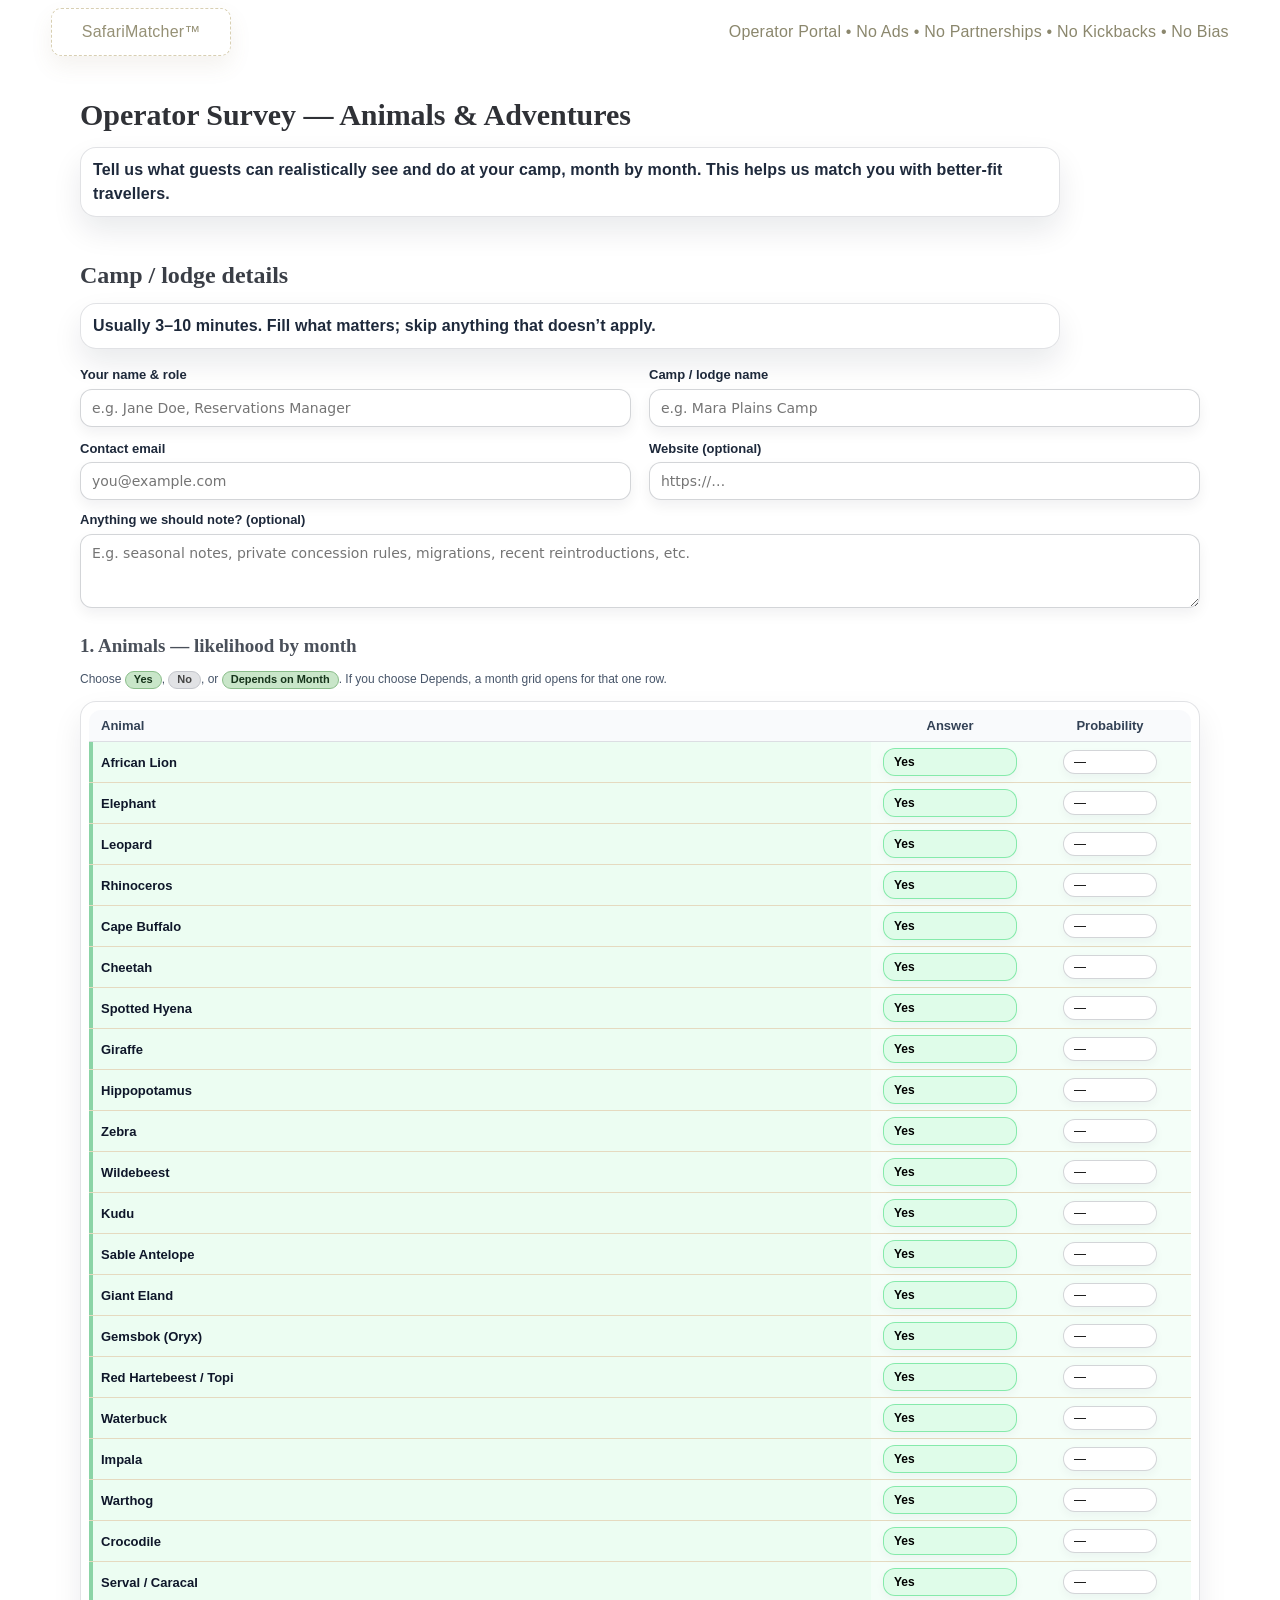
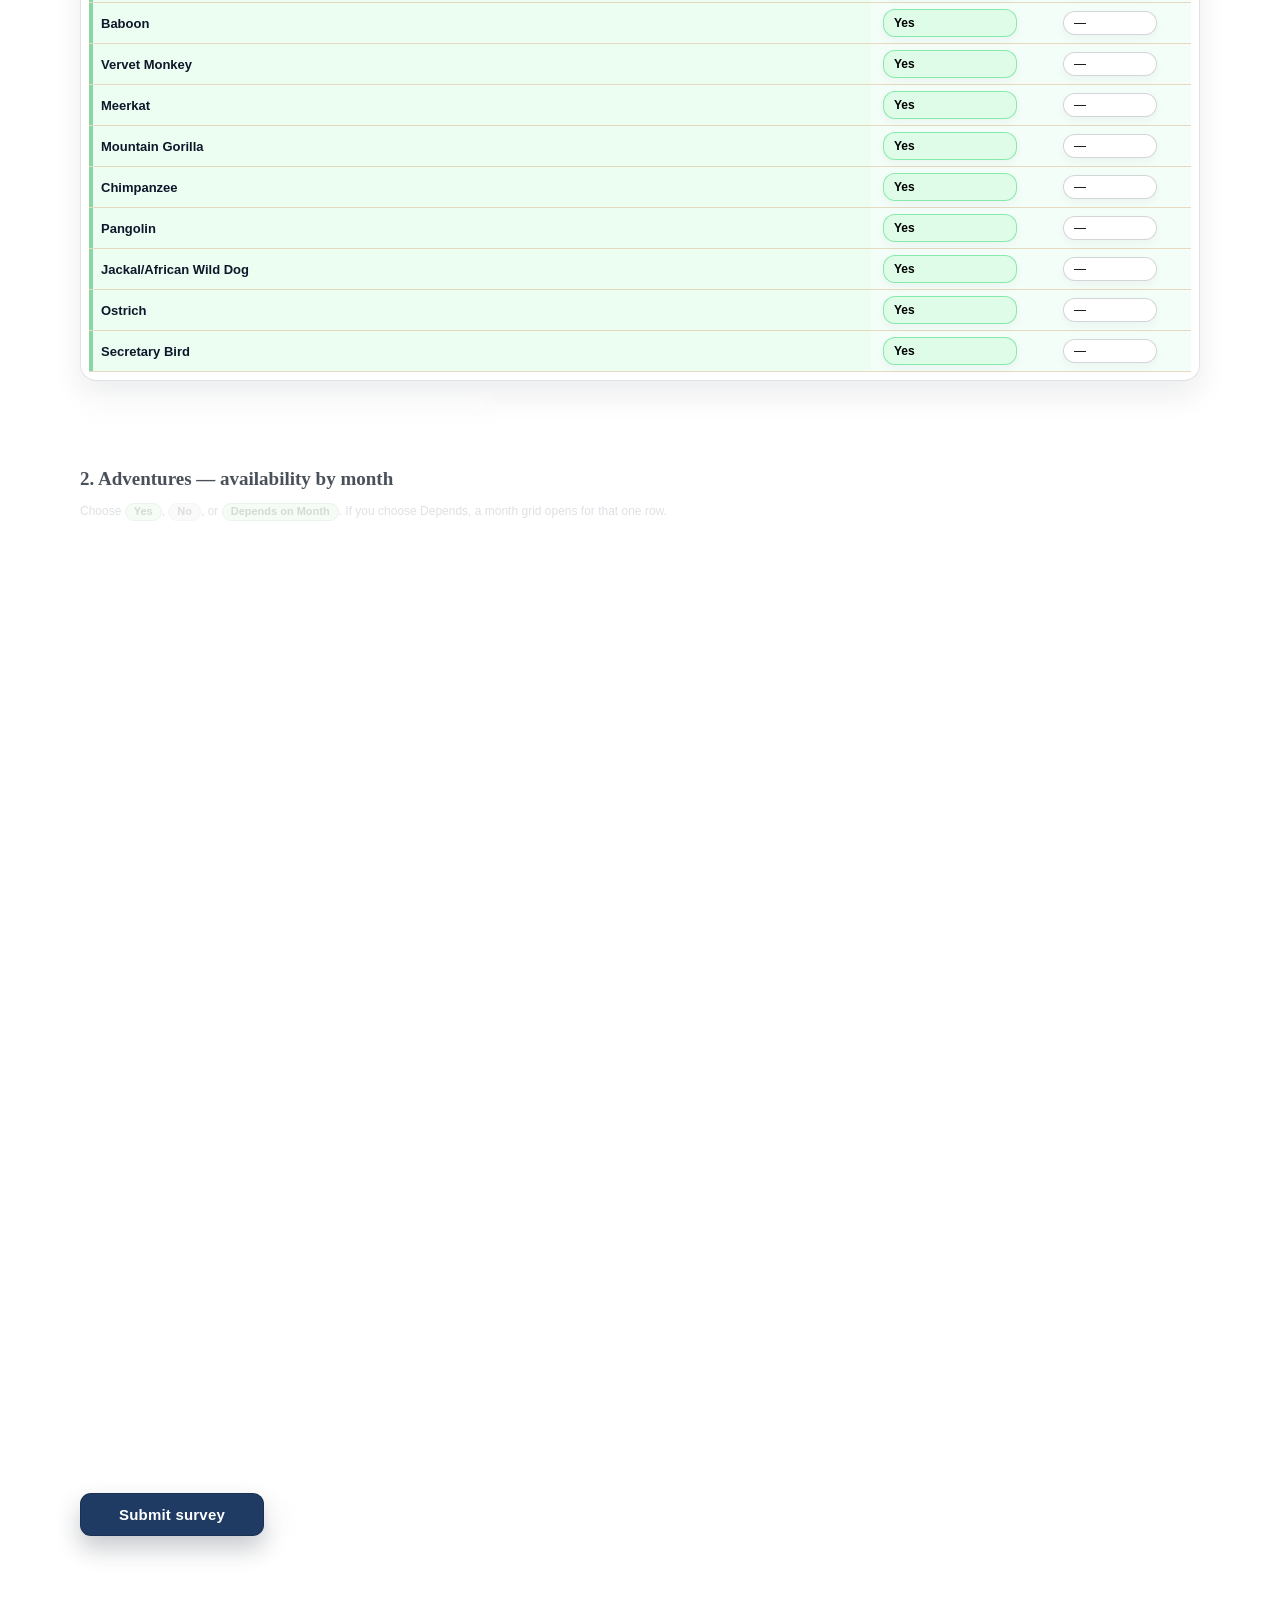
==== SafariMatcherSurvey2-21-2026.html @ e55b508b "Add files via upload" ====
<!doctype html>
<html lang="en">
<head>
  <meta charset="utf-8">
  <title>Safari Matcher — Operator Survey</title>
  <meta name="viewport" content="width=device-width, initial-scale=1">

  <style>
  :root{
    --text:#0f172a;--muted:#475569;--sand:#F4ECD6;--sand-2:#E9DFBF;--sand-3:#F8F2E1;--paper:#FFFCF2;
    --ink-weak:#64748b;--khaki:#CBB986;--pale-green:#BFD2A9;--acacia:#93B07F;--cta:#1e3a5f;
    --dry:#C59B2A;--shoulder:#74C9B2;--wet:#3FA1F5;--shadow:0 10px 28px rgba(15,23,42,.12);--z-top:100;
    --surface-glass:rgba(255,255,255,.68);--surface-glass-strong:rgba(255,255,255,.82);
    --line-soft:rgba(15,23,42,.12);--line-soft-strong:rgba(15,23,42,.18);
    --focus-ring:rgba(59,130,246,.34);
    --cta-bg:#1f3b63;--cta-bg-hover:#173050;--cta-border:rgba(15,23,42,.28);
    --brand-text:#2b5e98;--brand-text-strong:#224f84;--brand-tagline:#5b728f;
    --brand-border:rgba(43,94,152,.26);--brand-surface:rgba(255,255,255,.86);
    --glass-hi:rgba(255,255,255,.58);--glass-lo:rgba(255,255,255,.34);
  }
  *{box-sizing:border-box}
  html,body{height:100%}
  body{
    margin:0;
    color:var(--text);
    font:16px/1.5 "Avenir Next","SF Pro Text",-apple-system,BlinkMacSystemFont,"Segoe UI",Roboto,Ubuntu,"Helvetica Neue",Arial,sans-serif;
    background:#fff;
  }
  .container{
    width:min(1200px,92%);
    margin:0 auto;
    position:relative;
    z-index:1;
  }

  .topbar{
    position:relative;
    background:#FFFFFF;
  }
  .topbar-inner{
    display:flex;
    align-items:center;
    justify-content:space-between;
    gap:16px;
    padding:8px 0;
  }
  .logo-slot{
    width:180px;
    height:48px;
    border:1px dashed #D8CFB2;
    border-radius:10px;
    display:grid;
    place-items:center;
    color:#969176;
    font-size:16px;
    letter-spacing:.22px;
    font-weight:500;
    background:rgba(255,255,255,.88);
    box-shadow:0 10px 22px rgba(130,116,82,.09), inset 0 1px 0 rgba(255,255,255,.74);
    transition:border-color .16s ease, box-shadow .16s ease, transform .12s ease, color .16s ease;
  }
  .logo-slot:hover{
    color:#8E886C;
    border-color:#D8CFB2;
    box-shadow:0 12px 24px rgba(130,116,82,.11), inset 0 1px 0 rgba(255,255,255,.74);
    transform:translateY(-1px);
  }
  .tagline{
    color:#8B876D;
    font-size:16px;
    font-weight:500;
    letter-spacing:.2px;
  }
  @media (max-width:640px){
    .topbar-inner{
      flex-direction:column;
      align-items:flex-start;
      gap:8px;
      padding:10px 0;
    }
    .logo-slot{
      width:100%;
      height:auto;
      min-height:44px;
    }
    .tagline{
      font-size:14px;
    }
  }

  main.container{
    padding-bottom:60px;
  }
  .section{
    margin:28px 0 40px;
  }
  .section h1{
    margin:18px 0 10px;
    font-size:26px;
  }
  .section h2{
    margin:0 0 10px;
    font-size:22px;
  }
  .section h3{
    margin:10px 0;
    font-size:18px;
  }
  .lede{
    margin:6px 0 16px;
    color:#2E341F;
    font-weight:600;
    letter-spacing:.1px;
    background:rgba(203,185,134,.18);
    border:1px solid rgba(0,0,0,.06);
    padding:10px 12px;
    border-radius:14px;
    display:block;
    max-width:980px;
  }

  .pill-inline{
    display:inline-flex;
    align-items:center;
    border-radius:999px;
    padding:0 8px;
    font-size:11px;
    font-weight:600;
    border:1px solid transparent;
  }
  .pill-inline.pill-yes{
    background:#C9E6C9;
    border-color:#8BBE8B;
    color:#16341B;
  }
  .pill-inline.pill-no{
    background:#E1E2E5;
    border-color:#C4C6CC;
    color:#444;
  }

  .small-note{
    font-size:12px;
    color:var(--muted);
    margin-top:4px;
    line-height:1.45;
  }

  .form-grid{
    display:grid;
    grid-template-columns:repeat(2,minmax(0,1fr));
    gap:12px 18px;
    margin-bottom:10px;
  }
  @media (max-width:720px){
    .form-grid{
      grid-template-columns:1fr;
    }
  }
  .field{
    display:flex;
    flex-direction:column;
    gap:4px;
  }
  .field label{
    font-size:13px;
    font-weight:700;
    color:#1e293b;
  }
  .field input,
  .field textarea{
    border-radius:12px;
    border:1px solid var(--line-soft-strong);
    padding:9px 11px;
    font:14px/1.3 system-ui,-apple-system,Segoe UI,Roboto,Ubuntu,"Helvetica Neue",Arial;
    background:rgba(255,255,255,.9);
    color:var(--text);
  }
  .field input:focus,
  .field textarea:focus{
    outline:2px solid var(--khaki);
    outline-offset:1px;
  }
  textarea{
    resize:vertical;
  }

  .survey-shell{
    margin-top:24px;
  }
  .matrix-wrapper{
    margin-top:10px;
    padding:8px;
    background:var(--sand-3);
    border-radius:14px;
    border:1px solid #E1D7B7;
    overflow-x:auto;
  }
  .matrix-table{
    width:100%;
    min-width:560px;
    border-collapse:collapse;
    font-size:13px;
  }
  .matrix-table thead th{
    position:sticky;
    top:0;
    z-index:2;
    background:#F6F0E1;
  }
  .matrix-table th,
  .matrix-table td{
    padding:6px 34px 6px 12px;
    border-bottom:1px solid #E5DAC0;
    text-align:center;
    white-space:nowrap;
  }
  .matrix-table th:first-child{
    text-align:left;
  }
  .sticky-col{
    position:sticky;
    left:0;
    z-index:3;
    background:#FBF6E8;
    min-width:260px;
  }
  .row-label{
    display:flex;
    align-items:center;
    justify-content:space-between;
    gap:8px;
  }
  .row-name{
    font-weight:600;
  }

  .toggle-pill{
    border-radius:999px;
    border:1px solid transparent;
    padding:2px 10px;
    font-size:11px;
    font-weight:600;
    cursor:pointer;
    white-space:nowrap;
  }
  .toggle-pill.is-yes{
    background:#C9E6C9;
    border-color:#8BBE8B;
    color:#16341B;
  }
  .toggle-pill.is-no{
    background:#E1E2E5;
    border-color:#C4C6CC;
    color:#444;
  }

  tr.row-disabled{
    opacity:.65;
  }
  tr.row-disabled select.prob-select{
    background:#F3F3F5;
  }

  .prob-select{
    width:100%;
    border-radius:12px;
    border:1px solid #D7C6A5;
    padding:4px 30px 4px 10px;
    background:#FFFCF2;
    font-size:12px;
    cursor:pointer;
    appearance:none;
    -webkit-appearance:none;
    -moz-appearance:none;
    background-image:url("data:image/svg+xml,%3Csvg xmlns=%27http://www.w3.org/2000/svg%27 width=%2716%27 height=%2716%27 viewBox=%270 0 24 24%27 fill=%27none%27 stroke=%27%235D6A4D%27 stroke-width=%272.6%27 stroke-linecap=%27round%27 stroke-linejoin=%27round%27%3E%3Cpolyline points=%276 9 12 15 18 9%27/%3E%3C/svg%3E");
    background-repeat:no-repeat;
    background-position:calc(100% - 10px) 50%;
    background-size:14px 14px;
  }
  .prob-select:disabled{
    cursor:not-allowed;
  }
  .prob-select.prob-100{
    background:#CDECCB;
    border-color:#8DC48E;
    color:#17361C;
  }
  .prob-select.prob-75{
    background:#FFF2C2;
    border-color:#E4C76A;
    color:#514323;
  }
  .prob-select.prob-50{
    background:#FFE0B8;
    border-color:#E2A45E;
    color:#5B3619;
  }
  .prob-select.prob-25{
    background:#FFD1C2;
    border-color:#E28A70;
    color:#55251D;
  }
  .prob-select.prob-0{
    background:#E2E4E7;
    border-color:#C0C3C9;
    color:#333840;
  }

  .mode-select{
    width:100%;
    border-radius:12px;
    border:1px solid #D7C6A5;
    padding:6px 34px 6px 10px;
    background:#FFFCF2;
    font-size:12px;
    font-weight:700;
    cursor:pointer;
    appearance:none;
    -webkit-appearance:none;
    -moz-appearance:none;
    background-image:url("data:image/svg+xml,%3Csvg xmlns=%27http://www.w3.org/2000/svg%27 width=%2716%27 height=%2716%27 viewBox=%270 0 24 24%27 fill=%27none%27 stroke=%27%235D6A4D%27 stroke-width=%272.6%27 stroke-linecap=%27round%27 stroke-linejoin=%27round%27%3E%3Cpolyline points=%276 9 12 15 18 9%27/%3E%3C/svg%3E");
    background-repeat:no-repeat;
    background-position:calc(100% - 10px) 50%;
    background-size:14px 14px;
  }
  .mode-select:disabled{ cursor:not-allowed; }

  .mode-select, .prob-select{
    -webkit-appearance:none;
    -moz-appearance:none;
    appearance:none;
    background-image:url("data:image/svg+xml,%3Csvg xmlns=%27http://www.w3.org/2000/svg%27 viewBox=%270 0 20 20%27%3E%3Cpath fill=%27%236E745A%27 d=%27M5.5 7.5 10 12l4.5-4.5%27/%3E%3C/svg%3E");
    background-repeat:no-repeat;
    background-position:right 10px center;
    background-size:14px 14px;
  }

  tr.expand-row td{
    border-bottom:1px solid #E5DAC0;
    padding:8px 8px 12px;
    background:#FBF6E8;
  }
  tr.expand-row.is-hidden{ display:none; }

  .month-panel{
    border:1px solid rgba(0,0,0,.08);
    background:rgba(203,185,134,.14);
    border-radius:14px;
    padding:10px 10px 12px;
    box-shadow:0 8px 18px rgba(86,66,27,.10);
  }
  .month-panel .panel-title{
    display:flex;
    align-items:baseline;
    justify-content:space-between;
    gap:10px;
    margin-bottom:8px;
  }
  .month-panel .panel-title .t{
    font-weight:800;
    font-size:12px;
    color:#2E341F;
    letter-spacing:.2px;
  }
  .month-panel .panel-title .hint{
    font-size:12px;
    color:#6E745A;
    font-weight:600;
  }
  .month-grid{
    display:grid;
    grid-template-columns:repeat(6, minmax(0, 1fr));
    gap:8px;
  }
  @media (max-width:900px){
    .month-grid{ grid-template-columns:repeat(4, minmax(0, 1fr)); }
  }
  @media (max-width:560px){
    .month-grid{ grid-template-columns:repeat(3, minmax(0, 1fr)); }
  }
  .month-cell{
    display:flex;
    flex-direction:column;
    gap:4px;
    text-align:left;
  }
  .month-cell .m-label{
    font-size:11px;
    font-weight:800;
    color:#3A4127;
    letter-spacing:.2px;
  }


  .form-footer{
    margin-top:24px;
  }
  .btn-primary{
    display:inline-flex;
    align-items:center;
    justify-content:center;
    padding:12px 18px;
    border-radius:12px;
    border:1px solid #D7C6A5;
    background:var(--cta);
    color:#2E341F;
    font-weight:800;
    font-size:15px;
    cursor:pointer;
    box-shadow:var(--shadow);
  }
  .btn-primary[disabled]{
    opacity:.65;
    cursor:wait;
  }
  .btn-primary:hover:not([disabled]){
    filter:brightness(1.06);
  }

  .form-status{
    margin-top:8px;
    font-size:13px;
    color:#6E745A;
    min-height:1.2em;
  }
  .form-status.ok{
    color:#21693C;
  }
  .form-status.error{
    color:#8B2F29;
  }
  

  /* --- Modern polish / visual state cues --- */
  body{ background:#ffffff; }

  .topbar{
    box-shadow:none;
  }
  main.container{
    max-width:1120px;
  }

  .section h1{
    font-family:"EB Garamond", Georgia, "Times New Roman", serif;
    font-size:30px;
    letter-spacing:-.06px;
    font-weight:850;
    color:#2f3136;
  }
  .section h2{
    font-family:"EB Garamond", Georgia, "Times New Roman", serif;
    font-size:24px;
    letter-spacing:-.03px;
    font-weight:800;
    color:#3a3e46;
  }
  .section h3{
    font-family:"EB Garamond", Georgia, "Times New Roman", serif;
    font-size:19px;
    letter-spacing:0;
    font-weight:800;
    color:#4a505a;
  }

  .lede{
    background:rgba(255,255,255,.58);
    border:1px solid var(--line-soft);
    box-shadow:0 14px 30px rgba(15,23,42,.09), inset 0 1px 0 var(--glass-hi), inset 0 -1px 0 var(--glass-lo);
    border-radius:16px;
    color:#1e293b;
    backdrop-filter:blur(10px) saturate(130%);
    -webkit-backdrop-filter:blur(10px) saturate(130%);
  }
  #animalsHelp.small-note,
  #adventuresHelp.small-note{
    display:inline-block;
    margin-top:12px;
    padding:8px 12px;
    border-radius:12px;
    border:1px solid var(--line-soft);
    background:rgba(255,255,255,.56);
    box-shadow:0 12px 24px rgba(15,23,42,.08), inset 0 1px 0 var(--glass-hi), inset 0 -1px 0 var(--glass-lo);
    color:#1e293b;
    backdrop-filter:blur(10px) saturate(130%);
    -webkit-backdrop-filter:blur(10px) saturate(130%);
  }
  .form-footer .small-note{
    display:inline-block;
    margin-top:12px;
    padding:8px 12px;
    border-radius:12px;
    border:1px solid var(--line-soft);
    background:rgba(255,255,255,.62);
    box-shadow:0 12px 24px rgba(15,23,42,.08), inset 0 1px 0 var(--glass-hi), inset 0 -1px 0 var(--glass-lo);
    color:#1e293b;
    backdrop-filter:blur(10px) saturate(130%);
    -webkit-backdrop-filter:blur(10px) saturate(130%);
  }

  .field input,
  .field textarea{
    background:#ffffff;
    border:1px solid var(--line-soft-strong);
    box-shadow:0 6px 14px rgba(15,23,42,.06);
  }
  .field input:focus,
  .field textarea:focus{
    outline:3px solid var(--focus-ring);
    border-color:rgba(30,64,175,.55);
    box-shadow:0 0 0 2px rgba(255,255,255,.95), 0 8px 18px rgba(15,23,42,.09);
  }

  .matrix-wrapper{
    background:var(--surface-glass-strong);
    border:1px solid var(--line-soft);
    box-shadow:0 14px 30px rgba(15,23,42,.08);
    border-radius:16px;
    backdrop-filter:blur(6px);
  }

  .matrix-table{
    border-collapse:separate;
    border-spacing:0;
  }
  .matrix-table thead th{
    border-bottom:1px solid var(--line-soft);
    background:rgba(248,250,252,.86);
    color:#334155;
  }

  /* Rounded table corners */
  .matrix-table thead th:first-child{ border-top-left-radius:12px; }
  .matrix-table thead th:last-child{ border-top-right-radius:12px; }
  .matrix-table tbody tr:last-child td:last-child{ border-bottom-right-radius:12px; }

  /* Row hover */
  .matrix-table tbody tr[data-main="1"] td,
  .matrix-table tbody tr[data-main="1"] th{
    transition:background-color .16s ease, box-shadow .16s ease, transform .16s ease;
  }
  .matrix-table tbody tr[data-main="1"]:hover td,
  .matrix-table tbody tr[data-main="1"]:hover th{
    background-color:rgba(248,250,252,.66);
  }

  /* State accents: yes / no / depends */
  tr.row-mode-yes > th.sticky-col{ background:rgba(187,247,208,.28); }
  tr.row-mode-yes > td{ background:rgba(187,247,208,.16); }

  tr.row-mode-depends > th.sticky-col{ background:rgba(191,219,254,.30); }
  tr.row-mode-depends > td{ background:rgba(191,219,254,.17); }

  tr.row-mode-no > th.sticky-col{ background:rgba(226,232,240,.70); }
  tr.row-mode-no > td{ background:rgba(226,232,240,.46); }

  /* Left accent bar using the sticky column */
  tr.row-mode-yes > th.sticky-col{ box-shadow:inset 4px 0 0 rgba(22,163,74,.45); }
  tr.row-mode-depends > th.sticky-col{ box-shadow:inset 4px 0 0 rgba(37,99,235,.45); }
  tr.row-mode-no > th.sticky-col{ box-shadow:inset 4px 0 0 rgba(100,116,139,.45); }

  /* Mode dropdown style by row */
  tr.row-mode-yes select.mode-select{
    background:rgba(220,252,231,.86);
    border-color:rgba(74,222,128,.6);
  }
  tr.row-mode-depends select.mode-select{
    background:rgba(219,234,254,.86);
    border-color:rgba(96,165,250,.65);
  }
  tr.row-mode-no select.mode-select{
    background:rgba(241,245,249,.9);
    border-color:rgba(148,163,184,.74);
  }

  /* Make selects feel more "app-like" */
  .mode-select, .prob-select{
    box-shadow:0 6px 14px rgba(30,36,17,.06);
  }

  /* Monthly panel polish */
  tr.expand-row td{ background:rgba(248,250,252,.76); }
  .month-panel{
    border-radius:16px;
    background:rgba(255,255,255,.52);
    border-color:var(--line-soft);
    box-shadow:0 12px 28px rgba(15,23,42,.09), inset 0 1px 0 var(--glass-hi), inset 0 -1px 0 var(--glass-lo);
    backdrop-filter:blur(10px) saturate(130%);
    -webkit-backdrop-filter:blur(10px) saturate(130%);
  }

  /* Make "Depends" expansion feel intentionally different */
  tr.expand-row.row-mode-depends td .month-panel{ box-shadow:0 12px 28px rgba(37,99,235,.15); }

  .btn-primary{
    border-radius:11px;
    border:1px solid var(--cta-border);
    background:var(--cta-bg);
    color:#ffffff;
    font-size:15px;
    letter-spacing:.2px;
    min-width:184px;
    box-shadow:0 12px 24px rgba(15,23,42,.24);
    transition:background-color .16s ease, box-shadow .16s ease, transform .12s ease, border-color .16s ease;
  }
  .btn-primary:hover:not([disabled]){
    filter:none;
    background:var(--cta-bg-hover);
    border-color:rgba(15,23,42,.36);
    box-shadow:0 15px 28px rgba(15,23,42,.28);
    transform:translateY(-1px);
  }
  .btn-primary:active:not([disabled]){
    transform:translateY(1px);
    box-shadow:0 8px 16px rgba(15,23,42,.22);
  }
  .btn-primary:focus-visible{
    outline:3px solid var(--focus-ring);
    outline-offset:3px;
  }
  .btn-primary[disabled]{
    opacity:.6;
    cursor:wait;
    box-shadow:none;
  }

  .mode-select, .prob-select{
    background:#ffffff;
    border-color:var(--line-soft-strong);
    box-shadow:0 4px 10px rgba(15,23,42,.04);
  }
  .mode-select:focus, .prob-select:focus{
    outline:3px solid var(--focus-ring);
    outline-offset:1px;
  }

</style>
</head>
<body>

  <div class="topbar">
    <div class="container topbar-inner">
      <div class="logo-slot" aria-label="Safari Matcher logo">SafariMatcher&#8482;</div>
      <div class="tagline">Operator Portal • No Ads • No Partnerships • No Kickbacks • No Bias</div>
    </div>
  </div>

  <main class="container">
    <section class="section">
      <h1>Operator Survey — Animals &amp; Adventures</h1>
      <p class="lede">
        Tell us what guests can realistically see and do at your camp, month by month.
        This helps us match you with better-fit travellers.
      </p>
    </section>

    <section class="section">
      <h2>Camp / lodge details</h2>
      <p class="lede">
        Usually 3–10 minutes. Fill what matters; skip anything that doesn’t apply.
      </p>

      <form id="operatorSurveyForm" novalidate action="https://formspree.io/f/xeeeajdg" method="POST">
        <div class="form-grid">
          <div class="field">
            <label for="operatorName">Your name &amp; role</label>
            <input id="operatorName" name="operatorName" type="text" required
                   placeholder="e.g. Jane Doe, Reservations Manager">
          </div>
          <div class="field">
            <label for="campName">Camp / lodge name</label>
            <input id="campName" name="campName" type="text" required
                   placeholder="e.g. Mara Plains Camp">
          </div>
          <div class="field">
            <label for="contactEmail">Contact email</label>
            <input id="contactEmail" name="email" type="email" required
                   placeholder="you@example.com">
          </div>
          <div class="field">
            <label for="website">Website (optional)</label>
            <input id="website" name="website" type="url" placeholder="https://&hellip;">
          </div>
        </div>

        <div class="field">
          <label for="notes">Anything we should note? (optional)</label>
          <textarea id="notes" name="notes" rows="3"
                    placeholder="E.g. seasonal notes, private concession rules, migrations, recent reintroductions, etc."></textarea>
        </div>

        <!-- Formspree-friendly summary (kept hidden). This prevents thousands of matrix fields cluttering the dashboard. -->
        <textarea id="messageField" name="message" style="display:none"></textarea>

        <div class="survey-shell">
          <h3>1. Animals — likelihood by month</h3>
          <p class="small-note">
            Choose <span class="pill-inline pill-yes">Yes</span>, <span class="pill-inline pill-no">No</span>, or <span class="pill-inline pill-yes">Depends on Month</span>.
            If you choose Depends, a month grid opens for that one row.
          </p>

          <div class="matrix-wrapper">
            <table class="matrix-table" aria-describedby="animalsHelp">
              <thead>
                <tr>
                  <th class="sticky-col">Animal</th>
                  <th style="width:180px">Answer</th>
                  <th style="width:140px">Probability</th>
                </tr>
              </thead>
              <tbody id="animalsBody" data-group="animals"></tbody>
            </table>
          </div>
          <p id="animalsHelp" class="small-note">
            Percentages are guest-level chances on a typical stay — not guarantees.
          </p>
        </div>

        <div class="survey-shell">
          <h3>2. Adventures — availability by month</h3>
          <p class="small-note">
            Choose <span class="pill-inline pill-yes">Yes</span>, <span class="pill-inline pill-no">No</span>, or <span class="pill-inline pill-yes">Depends on Month</span>.
            If you choose Depends, a month grid opens for that one row.
          </p>

          <div class="matrix-wrapper">
            <table class="matrix-table" aria-describedby="adventuresHelp">
              <thead>
                <tr>
                  <th class="sticky-col">Adventure</th>
                  <th style="width:180px">Answer</th>
                  <th style="width:140px">Probability</th>
                </tr>
              </thead>
              <tbody id="adventuresBody" data-group="adventures"></tbody>
            </table>
          </div>
          <p id="adventuresHelp" class="small-note">
            If something is seasonal (e.g. boating depends on water levels), reflect that here.
          </p>
        </div>

        <div class="form-footer">
          <button type="submit" class="btn-primary">Submit survey</button>
          <p class="small-note">
            By submitting, you confirm these are your best estimates today. You can update them anytime.
          </p>
          <div id="formStatus" class="form-status" role="status" aria-live="polite"></div>
        </div>
      </form>
    </section>
  </main>

  <script>
  (function(){
    const CONFIG = {
      API_BASE: '',
      FORM_ENDPOINT: 'https://formspree.io/f/xeeeajdg',
      MAILTO_FALLBACK_TO: ''
    };

const months = [
      { id:'jan', label:'Jan' },
      { id:'feb', label:'Feb' },
      { id:'mar', label:'Mar' },
      { id:'apr', label:'Apr' },
      { id:'may', label:'May' },
      { id:'jun', label:'Jun' },
      { id:'jul', label:'Jul' },
      { id:'aug', label:'Aug' },
      { id:'sep', label:'Sep' },
      { id:'oct', label:'Oct' },
      { id:'nov', label:'Nov' },
      { id:'dec', label:'Dec' }
    ];

    // Full animal list
    const animals = [
      { id:'african-lion',           label:'African Lion' },
      { id:'elephant',               label:'Elephant' },
      { id:'leopard',                label:'Leopard' },
      { id:'rhinoceros',             label:'Rhinoceros' },
      { id:'cape-buffalo',           label:'Cape Buffalo' },
      { id:'cheetah',                label:'Cheetah' },
      { id:'spotted-hyena',          label:'Spotted Hyena' },
      { id:'giraffe',                label:'Giraffe' },
      { id:'hippopotamus',           label:'Hippopotamus' },
      { id:'zebra',                  label:'Zebra' },
      { id:'wildebeest',             label:'Wildebeest' },
      { id:'kudu',                   label:'Kudu' },
      { id:'sable-antelope',         label:'Sable Antelope' },
      { id:'giant-eland',            label:'Giant Eland' },
      { id:'gemsbok-oryx',           label:'Gemsbok (Oryx)' },
      { id:'red-hartebeest-topi',    label:'Red Hartebeest / Topi' },
      { id:'waterbuck',              label:'Waterbuck' },
      { id:'impala',                 label:'Impala' },
      { id:'warthog',                label:'Warthog' },
      { id:'crocodile',              label:'Crocodile' },
      { id:'serval-caracal',         label:'Serval / Caracal' },
      { id:'baboon',                 label:'Baboon' },
      { id:'vervet-monkey',          label:'Vervet Monkey' },
      { id:'meerkat',                label:'Meerkat' },
      { id:'mountain-gorilla',       label:'Mountain Gorilla' },
      { id:'chimpanzee',             label:'Chimpanzee' },
      { id:'pangolin',               label:'Pangolin' },
      { id:'jackal-wild-dog',        label:'Jackal/African Wild Dog' },
      { id:'ostrich',                label:'Ostrich' },
      { id:'secretary-bird',         label:'Secretary Bird' }
    ];

    // Full adventures list
    const adventures = [
      { id:'great-migration',                 label:'Great Migration' },
      { id:'night-drive',                     label:'Night Drive' },
      { id:'guided-walking-safari',           label:'Guided Walking Safari' },
      { id:'wilderness-hike',                 label:'Wilderness Hike' },
      { id:'boat-pontoon-safari',             label:'Boat or Pontoon Safari' },
      { id:'mokoro-dugout-excursion',         label:'Mokoro (Dug-Out Canoe) Excursion' },
      { id:'canoe-rafting-safari',            label:'Canoe or Rafting Safari' },
      { id:'hot-air-balloon-flight',          label:'Hot-Air Balloon Flight' },
      { id:'helicopter-safari',               label:'Helicopter Safari' },
      { id:'fixed-wing-scenic-flight',        label:'Fixed-Wing Scenic Flight' },
      { id:'horseback-safari',                label:'Horseback Safari' },
      { id:'animal-tracking-on-foot',         label:'Animal Tracking on Foot' },
      { id:'great-ape-trekking',              label:'Great-Ape Trekking' },
      { id:'photographic-safari-workshop',    label:'Photographic Safari Workshop' },
      { id:'sleep-out-fly-camping',           label:'Sleep-Out Under the Stars / Fly Camping' },
      { id:'cultural-village-visit-dance',    label:'Cultural Village Visit & Traditional Dance' },
      { id:'multi-day-trek',                  label:'Multi-Day Trek (Mountain or Backpacking)' },
      { id:'zip-line',                        label:'Zip Line' },
      { id:'trip-to-beach',                   label:'Trip to Beach' },
      { id:'pool',                            label:'Pool' }
    ];

    const $ = (sel, root=document) => root.querySelector(sel);
    const createEl = (tag, props={}, children=[]) => {
      const node = document.createElement(tag);
      Object.assign(node, props);
      children.forEach(child => node.appendChild(child));
      return node;
    };

    function updateSelectColor(select){
      select.classList.remove('prob-100','prob-75','prob-50','prob-25','prob-0');
      switch(select.value){
        case '100': select.classList.add('prob-100'); break;
        case '75':  select.classList.add('prob-75');  break;
        case '50':  select.classList.add('prob-50');  break;
        case '25':  select.classList.add('prob-25');  break;
        case '0':   select.classList.add('prob-0');   break;
        default: break;
      }
    }

    function makeProbSelect(className='prob-select'){
      const select = createEl('select', { className });
      const options = [
        { value:'',   label:'—' },
        { value:'100',label:'100%' },
        { value:'75', label:'75%' },
        { value:'50', label:'50%' },
        { value:'25', label:'25%' },
        { value:'0',  label:'0%' }
      ];
      options.forEach(o => {
        select.appendChild(createEl('option', { value:o.value, textContent:o.label }));
      });
      select.addEventListener('change', () => updateSelectColor(select));
      return select;
    }

    function setStatus(message, type){
      const statusEl = $('#formStatus');
      if(!statusEl) return;
      statusEl.textContent = message || '';
      statusEl.className = 'form-status' + (type ? ' ' + type : '');
    }
    function getProbValue(mainRow){
      const probSel = mainRow.querySelector('select.prob-select[data-role=\"prob\"]');
      return probSel ? (probSel.value || '') : '';
    }

    function setMonthOverrideFlag(mainRow, monthSel){
      const prob = getProbValue(mainRow);
      const val = monthSel.value || '';
      if(!val){
        monthSel.dataset.override = '';
        return;
      }
      if(!prob){
        monthSel.dataset.override = '1';
        return;
      }
      monthSel.dataset.override = (val === prob) ? '' : '1';
    }

    function syncMonthsToProb(mainRow, detailRow, opts){
      const options = opts || {};
      const force = !!options.force;
      const prob = getProbValue(mainRow);
      const monthSelects = detailRow.querySelectorAll('select.prob-select[data-role=\"month\"]');
      monthSelects.forEach(s => {
        if(force || s.dataset.override !== '1'){
          s.value = prob || '';
          updateSelectColor(s);
          if(!prob) s.value = '';
        }
        // If probability changed to match an override, clear override so it tracks again
        if(s.dataset.override === '1'){
          setMonthOverrideFlag(mainRow, s);
        }
      });
    }

    function applyMode(mainRow, detailRow, modeSel){
      const mode = modeSel.value;
      // Visual state classes
      mainRow.classList.remove('row-mode-yes','row-mode-no','row-mode-depends');
      detailRow.classList.remove('row-mode-yes','row-mode-no','row-mode-depends');
      if(mode==='no'){ mainRow.classList.add('row-mode-no'); detailRow.classList.add('row-mode-no'); }
      else if(mode==='depends'){ mainRow.classList.add('row-mode-depends'); detailRow.classList.add('row-mode-depends'); }
      else { mainRow.classList.add('row-mode-yes'); detailRow.classList.add('row-mode-yes'); }

      const prob = mainRow.querySelector('select.prob-select[data-role=\"prob\"]');
      const monthSelects = detailRow.querySelectorAll('select.prob-select[data-role=\"month\"]');

      mainRow.dataset.mode = mode;

      if(mode === 'no'){
        mainRow.classList.add('row-disabled');
        if(prob){ prob.disabled = true; prob.value = ''; updateSelectColor(prob); }
        monthSelects.forEach(s => { s.disabled = true; s.value = ''; s.dataset.override = ''; updateSelectColor(s); });
        detailRow.classList.add('is-hidden');
      } else if(mode === 'yes'){
        mainRow.classList.remove('row-disabled');
        if(prob) prob.disabled = false;
        // Keep months in sync in the background so if they later switch to Depends it feels pre-filled
        syncMonthsToProb(mainRow, detailRow, { force:false });
        monthSelects.forEach(s => { s.disabled = true; });
        detailRow.classList.add('is-hidden');
      } else { // depends
        mainRow.classList.remove('row-disabled');
        if(prob) prob.disabled = false;
        monthSelects.forEach(s => { s.disabled = false; });
        // Prefill any non-overridden months with the row probability
        syncMonthsToProb(mainRow, detailRow, { force:false });
        detailRow.classList.remove('is-hidden');
      }
    }

    function buildMatrix(groupKey, items, tbody){
      tbody.innerHTML = '';
      items.forEach(item => {
        const mainTr = createEl('tr');
        mainTr.dataset.group = groupKey;
        mainTr.dataset.itemId = item.id;
        mainTr.dataset.main = '1';
        mainTr.dataset.mode = 'yes';

        const th = createEl('th', { scope:'row', className:'sticky-col' });
        const nameSpan = createEl('span', { className:'row-name', textContent:item.label });
        th.appendChild(createEl('div', { className:'row-label' }, [nameSpan]));
        mainTr.appendChild(th);

        // Mode select
        const tdMode = createEl('td');
        const modeSel = createEl('select', { className:'mode-select' });
        modeSel.appendChild(createEl('option', { value:'yes', textContent:'Yes' }));
        modeSel.appendChild(createEl('option', { value:'no', textContent:'No' }));
        modeSel.appendChild(createEl('option', { value:'depends', textContent:'Depends on Month' }));
        tdMode.appendChild(modeSel);
        mainTr.appendChild(tdMode);

        // Probability select
        const tdProb = createEl('td');
        const probSel = makeProbSelect('prob-select');
        probSel.dataset.group = groupKey;
        probSel.dataset.itemId = item.id;
        probSel.dataset.role = 'prob';
        tdProb.appendChild(probSel);
        mainTr.appendChild(tdProb);

        // Keep month grid synced to probability unless overridden
        probSel.addEventListener('change', () => {
          // Only update months that are not manually overridden
          syncMonthsToProb(mainTr, detailTr, { force:false });
        });

        // Detail row (months)
        const detailTr = createEl('tr', { className:'expand-row is-hidden' });
        detailTr.dataset.group = groupKey;
        detailTr.dataset.itemId = item.id;
        detailTr.dataset.detail = '1';
        const detailTd = createEl('td', { colSpan:3 });

        const panelTitle = createEl('div', { className:'panel-title' }, [
          createEl('div', { className:'t', textContent:'Monthly breakdown' }),
          createEl('div', { className:'hint', textContent:'Only fill months that differ.' })
        ]);

        const grid = createEl('div', { className:'month-grid' });
        months.forEach(mo => {
          const cell = createEl('div', { className:'month-cell' });
          cell.appendChild(createEl('div', { className:'m-label', textContent: mo.label }));
          const s = makeProbSelect('prob-select');
          s.dataset.group = groupKey;
          s.dataset.itemId = item.id;
          s.dataset.monthId = mo.id;
          s.dataset.role = 'month';
          s.disabled = true; // until depends
          // Track overrides: if a month is changed away from the row probability, preserve it
          s.addEventListener('change', () => {
            setMonthOverrideFlag(mainTr, s);
          });
          cell.appendChild(s);
          grid.appendChild(cell);
        });

        const panel = createEl('div', { className:'month-panel' }, [panelTitle, grid]);
        detailTd.appendChild(panel);
        detailTr.appendChild(detailTd);

        // Wire mode behavior
        modeSel.addEventListener('change', () => applyMode(mainTr, detailTr, modeSel));
        // Initialize row state
        applyMode(mainTr, detailTr, modeSel);

        tbody.appendChild(mainTr);
        tbody.appendChild(detailTr);
      });
    }
    function collectGroup(groupKey){
      const out = {};
      const rows = document.querySelectorAll('tbody[data-group=\"' + groupKey + '\"] tr[data-main=\"1\"]');
      rows.forEach(mainRow => {
        const itemId = mainRow.dataset.itemId;
        const modeSel = mainRow.querySelector('select.mode-select');
        const mode = modeSel ? modeSel.value : 'yes';
        const probSel = mainRow.querySelector('select.prob-select[data-role=\"prob\"]');
        const probability = probSel ? (probSel.value || null) : null;

        const detailRow = mainRow.nextElementSibling;
        let monthsObj = {};
        let overridesObj = {};
        months.forEach(mo => { monthsObj[mo.id] = null; overridesObj[mo.id] = false; });

        if(detailRow && detailRow.dataset.detail === '1'){
          const sels = detailRow.querySelectorAll('select.prob-select[data-role=\"month\"]');
          sels.forEach(s => {
            const mId = s.dataset.monthId;
            monthsObj[mId] = s.value || null;
            overridesObj[mId] = (s.dataset.override === '1');
          });
        }

        out[itemId] = {
          mode,
          enabled: mode !== 'no',
          probability,
          months: monthsObj,
          overrides: overridesObj
        };
      });
      return out;
    }

    function monthLine(monthsMap){
      const order = ['jan','feb','mar','apr','may','jun','jul','aug','sep','oct','nov','dec'];
      const parts = [];
      for(const m of order){
        const v = monthsMap ? monthsMap[m] : null;
        if(v !== null && v !== undefined && String(v).trim() !== ''){
          parts.push(m.toUpperCase() + ' ' + v + '%');
        }
      }
      return parts.join(', ');
    }

    function buildPrettyMessage(snapshot){
      const lines = [];
      const push = (s='') => lines.push(s);

      push('SafariMatcher Operator Survey');
      push('');
      push('Operator: ' + (snapshot.operatorName || ''));
      push('Camp/Lodge: ' + (snapshot.campName || ''));
      push('Email: ' + (snapshot.email || ''));
      if(snapshot.website) push('Website: ' + snapshot.website);
      if(snapshot.notes){
        push('');
        push('Notes:');
        push(String(snapshot.notes).trim());
      }

      function section(title, groupObj, labelsMap){
        push('');
        push('---');
        push(title);
        push('');

        const yesLines = [];
        const depLines = [];
        const noLines = [];

        for(const [id, rec] of Object.entries(groupObj || {})){
          const label = (labelsMap && labelsMap[id]) ? labelsMap[id] : id;
          const mode = rec && rec.mode ? rec.mode : (rec && rec.enabled ? 'yes' : 'no');
          if(mode === 'no'){
            noLines.push(label);
            continue;
          }
          if(mode === 'depends'){
            const base = (rec && rec.probability) ? (String(rec.probability) + '%') : '—';
            const ov = (rec && rec.overrides) ? rec.overrides : {};
            const mm = (rec && rec.months) ? rec.months : {};
            const parts = [];
            const order = ['jan','feb','mar','apr','may','jun','jul','aug','sep','oct','nov','dec'];
            order.forEach(mo => {
              if(!ov[mo]) return;
              const v = mm[mo];
              if(v !== null && v !== undefined && String(v).trim() !== '') parts.push(mo.toUpperCase() + ' ' + v + '%');
              else parts.push(mo.toUpperCase() + ' —');
            });
            if(parts.length) depLines.push(label + ': Base ' + base + ' | Overrides: ' + parts.join(', '));
            else depLines.push(label + ': Base ' + base + ' (no overrides)');
            continue;
          }
          // yes
          if(rec.probability) yesLines.push(label + ': ' + rec.probability + '%');
          else yesLines.push(label + ': —');
        }

        if(yesLines.length){
          push('Yes (single probability)');
          yesLines.forEach(x => push('- ' + x));
          push('');
        }
        if(depLines.length){
          push('Depends on Month');
          depLines.forEach(x => push('- ' + x));
          push('');
        }
        if(noLines.length){
          push('No');
          push(noLines.join(', '));
        }

        if(!yesLines.length && !depLines.length && !noLines.length){
          push('(No selections provided)');
        }
      }

      const animalLabels = {};
      (snapshot._animalsList || []).forEach(x => animalLabels[x.id] = x.label);
      const adventureLabels = {};
      (snapshot._adventuresList || []).forEach(x => adventureLabels[x.id] = x.label);

      section('Animals', snapshot.animals, animalLabels);
      section('Adventures', snapshot.adventures, adventureLabels);

      push('');
      push('---');
      push('Submitted: ' + (snapshot.submittedAt || ''));

      return lines.join('\n');
    }

    document.addEventListener('DOMContentLoaded', function(){
      const animalsBody = $('#animalsBody');
      const adventuresBody = $('#adventuresBody');
      buildMatrix('animals', animals, animalsBody);
      buildMatrix('adventures', adventures, adventuresBody);

      // Optional: prefill from query string (?operator=...&camp=...&email=...)
      try{
        const params = new URLSearchParams(window.location.search);
        if(params.has('operator')){
          const op = $('#operatorName');
          if(op) op.value = decodeURIComponent(params.get('operator'));
        }
        if(params.has('camp')){
          const camp = $('#campName');
          if(camp) camp.value = decodeURIComponent(params.get('camp'));
        }
        if(params.has('email')){
          const em = $('#contactEmail');
          if(em) em.value = decodeURIComponent(params.get('email'));
        }
      }catch(e){}

      const form = $('#operatorSurveyForm');

      function ensureHiddenField(name, id){
        let el = form.querySelector('input[name="' + name + '"]');
        if(!el){
          el = document.createElement('input');
          el.type = 'hidden';
          el.name = name;
          if(id) el.id = id;
          form.appendChild(el);
        }
        return el;
      }

      form.addEventListener('submit', function(event){
        const operatorName = ($('#operatorName').value || '').trim();
        const campName = ($('#campName').value || '').trim();
        const email = ($('#contactEmail').value || '').trim();

        if(!operatorName || !campName || !email){
          event.preventDefault();
          setStatus('Please fill in your name, camp/lodge name, and email.', 'error');
          return;
        }

        const submitBtn = form.querySelector('button[type="submit"]');
        if(submitBtn) submitBtn.disabled = true;

        const apiBase = (CONFIG.API_BASE || '').trim().replace(/\/$/,'');
        const formEndpoint = (CONFIG.FORM_ENDPOINT || '').trim();
        const mailtoTo = (CONFIG.MAILTO_FALLBACK_TO || '').trim();

        let mode = '';
        if(formEndpoint && /^https?:\/\//i.test(formEndpoint)){
          mode = 'formspree';
          form.setAttribute('action', formEndpoint);
          form.setAttribute('method', 'POST');
        }else if(apiBase && /^https?:\/\//i.test(apiBase)){
          mode = 'api';
        }else if(mailtoTo){
          mode = 'mailto';
        }else{
          mode = 'none';
        }

        if(mode === 'formspree'){
          const animalsFull = collectGroup('animals');
          const adventuresFull = collectGroup('adventures');

          const snapshot = {
            operatorName,
            campName,
            email,
            website: (($('#website').value || '').trim()),
            notes: (($('#notes').value || '').trim()),
            animals: animalsFull,
            adventures: adventuresFull,
            submittedAt: new Date().toISOString()
          };
          function compactGroup(groupObj){
            const yes = {};
            const depends = {};
            const disabled = [];
            for(const [id, rec] of Object.entries(groupObj || {})){
              const m = rec && rec.mode ? rec.mode : (rec && rec.enabled ? 'yes' : 'no');
              if(m === 'no'){
                disabled.push(id);
                continue;
              }
              if(m === 'depends'){
                const mm = (rec && rec.months) ? rec.months : {};
                const ov = (rec && rec.overrides) ? rec.overrides : {};
                const base = rec && rec.probability ? String(rec.probability) : '';
                const picked = {};
                for(const [mo, v] of Object.entries(mm)){
                  if(!ov[mo]) continue; // only months explicitly overridden
                  if(v !== null && v !== undefined && String(v).trim() !== ''){
                    picked[mo] = v;
                  }else{
                    // explicit override to blank/null
                    picked[mo] = '';
                  }
                }
                depends[id] = picked;
              } else {
                yes[id] = rec && rec.probability ? rec.probability : '';
              }
            }
            return { yes, depends, disabled };
          }

          const a = compactGroup(animalsFull);
          const adv = compactGroup(adventuresFull);

          const compact = {
            operatorName: snapshot.operatorName,
            campName: snapshot.campName,
            email: snapshot.email,
            website: snapshot.website,
            notes: snapshot.notes,
            animals: { yes: a.yes, depends: a.depends },
            adventures: { yes: adv.yes, depends: adv.depends },
            animals_disabled: a.disabled,
            adventures_disabled: adv.disabled,
            submittedAt: snapshot.submittedAt
          };

          // Full normalized JSON for ChatGPT: months always present; for "yes" we copy probability to all months.
          const fullForChatGPT = {
            operatorName: snapshot.operatorName,
            campName: snapshot.campName,
            email: snapshot.email,
            website: snapshot.website,
            notes: snapshot.notes,
            animals: {},
            adventures: {},
            animals_disabled: a.disabled || [],
            adventures_disabled: adv.disabled || [],
            submittedAt: snapshot.submittedAt
          };
          function normalize(itemsList, groupObj, out){
            const order = months.map(x => x.id);
            itemsList.forEach(it => {
              const rec = groupObj ? groupObj[it.id] : null;
              if(!rec) return;
              const m = rec.mode || (rec.enabled ? 'yes' : 'no');
              if(m === 'no') return;
              const prob = rec.probability || null;
              const mm = {};
              if(m === 'yes'){
                order.forEach(k => { mm[k] = prob; });
              }else{
                const src = rec.months || {};
                const ov = rec.overrides || {};
                order.forEach(k => {
                  if(ov[k]){
                    const v = src[k];
                    mm[k] = (v !== undefined && v !== null && String(v).trim() !== '') ? String(v) : null;
                  }else{
                    mm[k] = prob;
                  }
                });
              }
              out[it.id] = { mode: m, probability: prob, months: mm };
            });
          }

          normalize(animals, animalsFull, fullForChatGPT.animals);
          normalize(adventures, adventuresFull, fullForChatGPT.adventures);

          ensureHiddenField('_subject').value = 'SafariMatcher Operator Survey - ' + campName;
          ensureHiddenField('_replyto').value = email;

          // Compact + readable
          ensureHiddenField('matrix_json','matrix_json').value = JSON.stringify(compact, null, 2);
          // Full normalized
          ensureHiddenField('full_json').value = JSON.stringify(fullForChatGPT, null, 2);

          // Human-friendly summary
          try{
            snapshot._animalsList = animals;
            snapshot._adventuresList = adventures;
            const msgEl = document.getElementById('messageField');
            if(msgEl) msgEl.value = buildPrettyMessage(snapshot);
            ensureHiddenField('summary').value = (msgEl && msgEl.value) ? msgEl.value : '';
          }catch(e){}

          setStatus('Submitting your answers...', '');
          setTimeout(() => { if(submitBtn) submitBtn.disabled = false; }, 8000);
          return; // allow native POST
        }

        event.preventDefault();

        (async () => {
          try{
            if(mode === 'api'){
              setStatus('Submitting your answers...', '');
              const submitUrl = apiBase + '/api/operator-survey';
              const payload = {
                operatorName,
                campName,
                email,
                website: (($('#website').value || '').trim()),
                notes: (($('#notes').value || '').trim()),
                animals: collectGroup('animals'),
                adventures: collectGroup('adventures'),
                meta: {
                  source: 'operator-survey-probability-v2',
                  userAgent: navigator.userAgent,
                  submittedAt: new Date().toISOString()
                }
              };

              const resp = await fetch(submitUrl, {
                method: 'POST',
                headers: { 'Content-Type':'application/json', 'Accept':'application/json' },
                body: JSON.stringify(payload)
              });

              if(!resp.ok){
                let detail = '';
                try{ detail = await resp.text(); }catch(e){}
                throw new Error('Bad response: ' + resp.status + (detail ? ' - ' + detail : ''));
              }

              setStatus('Thank you - your survey has been saved. You can always update it later.', 'ok');

            }else if(mode === 'mailto'){
              const subject = encodeURIComponent('SafariMatcher Operator Survey - ' + campName);
              const bodyLines = [
                'Operator: ' + operatorName,
                'Camp/Lodge: ' + campName,
                'Contact Email: ' + email,
                'Website: ' + (($('#website').value || '').trim()),
                'Notes: ' + (($('#notes').value || '').trim()),
                '',
                'NOTE: This email fallback does not include the full matrix.',
                'Please ask SafariMatcher to enable a secure submission endpoint (recommended).'
              ];
              const body = encodeURIComponent(bodyLines.join('\n'));
              window.location.href = 'mailto:' + mailtoTo + '?subject=' + subject + '&body=' + body;
              setStatus('Thanks - your email app should open to send a summary. For full results, please use the configured submission endpoint.', 'ok');

            }else{
              setStatus('Submission is not configured yet. Please contact SafariMatcher to enable the survey link.', 'error');
            }
          }catch(err){
            console.error(err);
            setStatus('We could not submit your survey. Please try again, or contact SafariMatcher support.', 'error');
          }finally{
            if(submitBtn) submitBtn.disabled = false;
          }
        })();
      });
    });
  })();
</script>
</body>
</html>
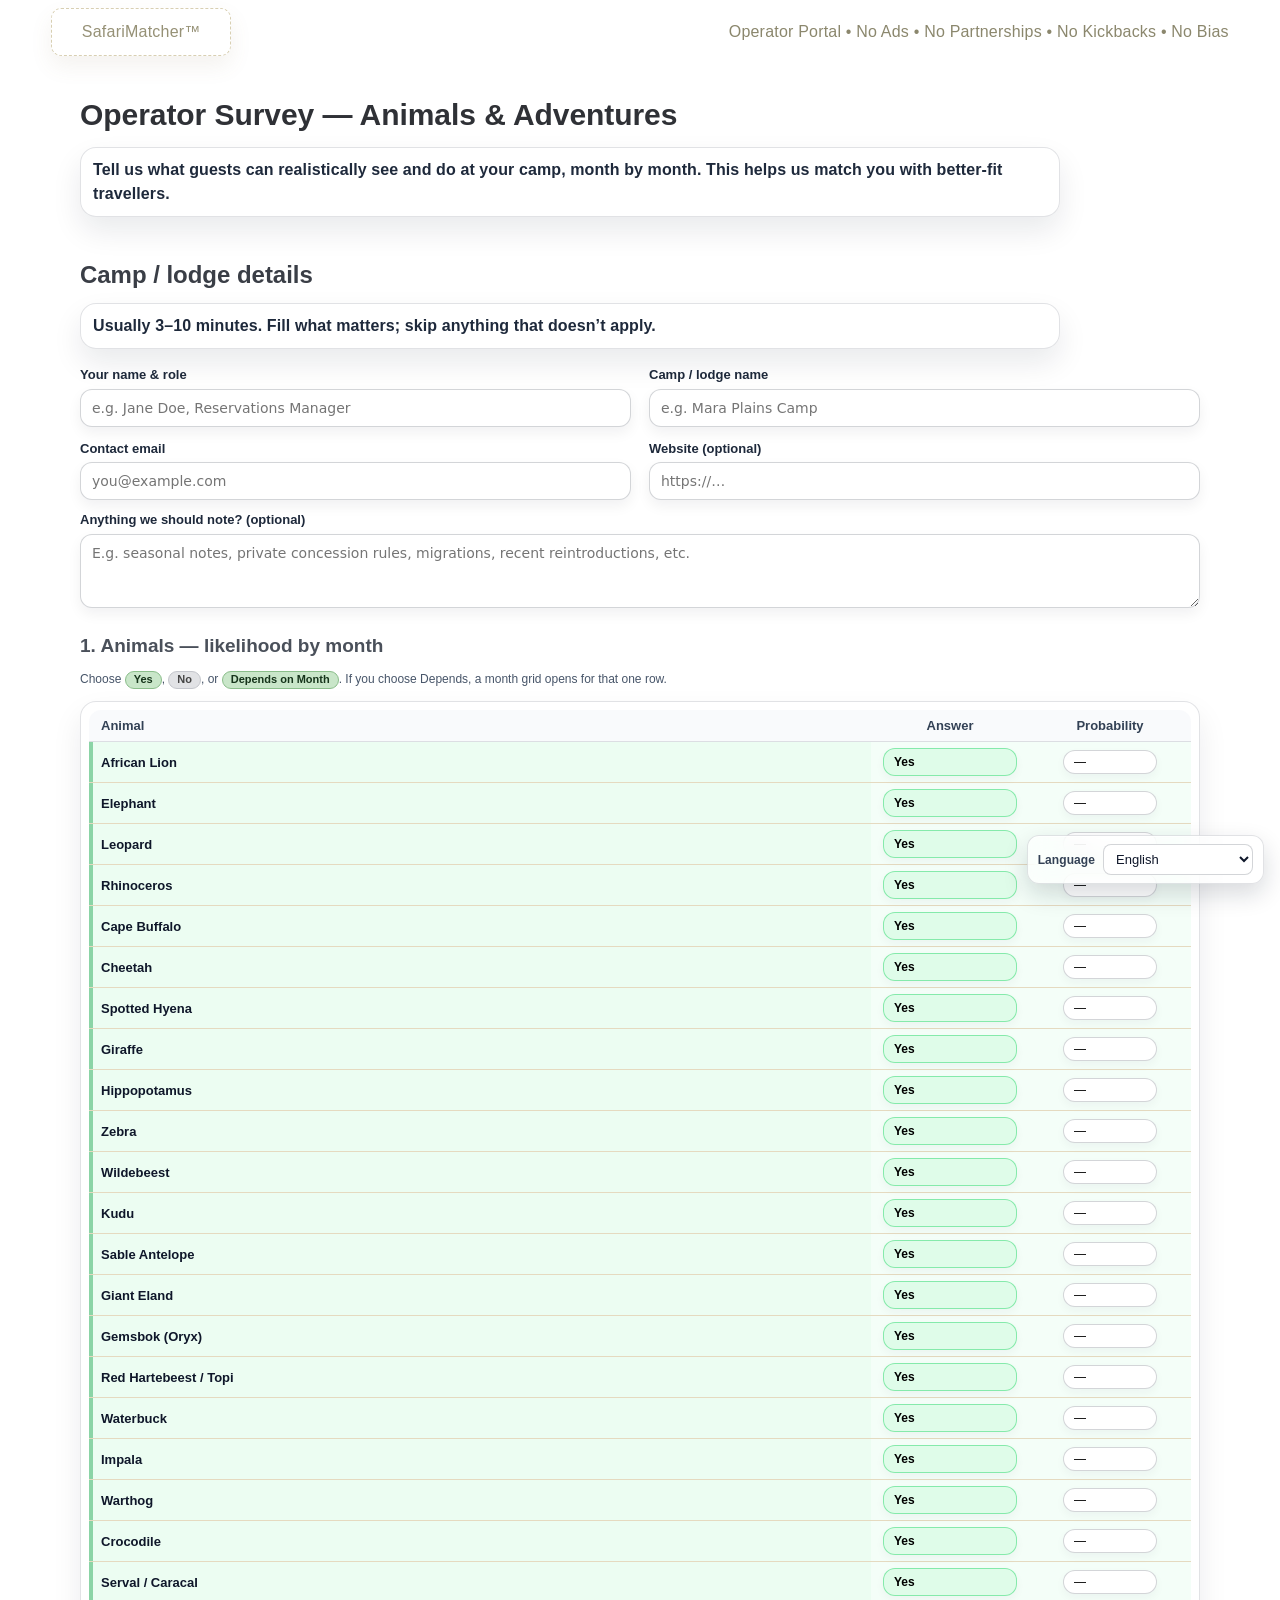
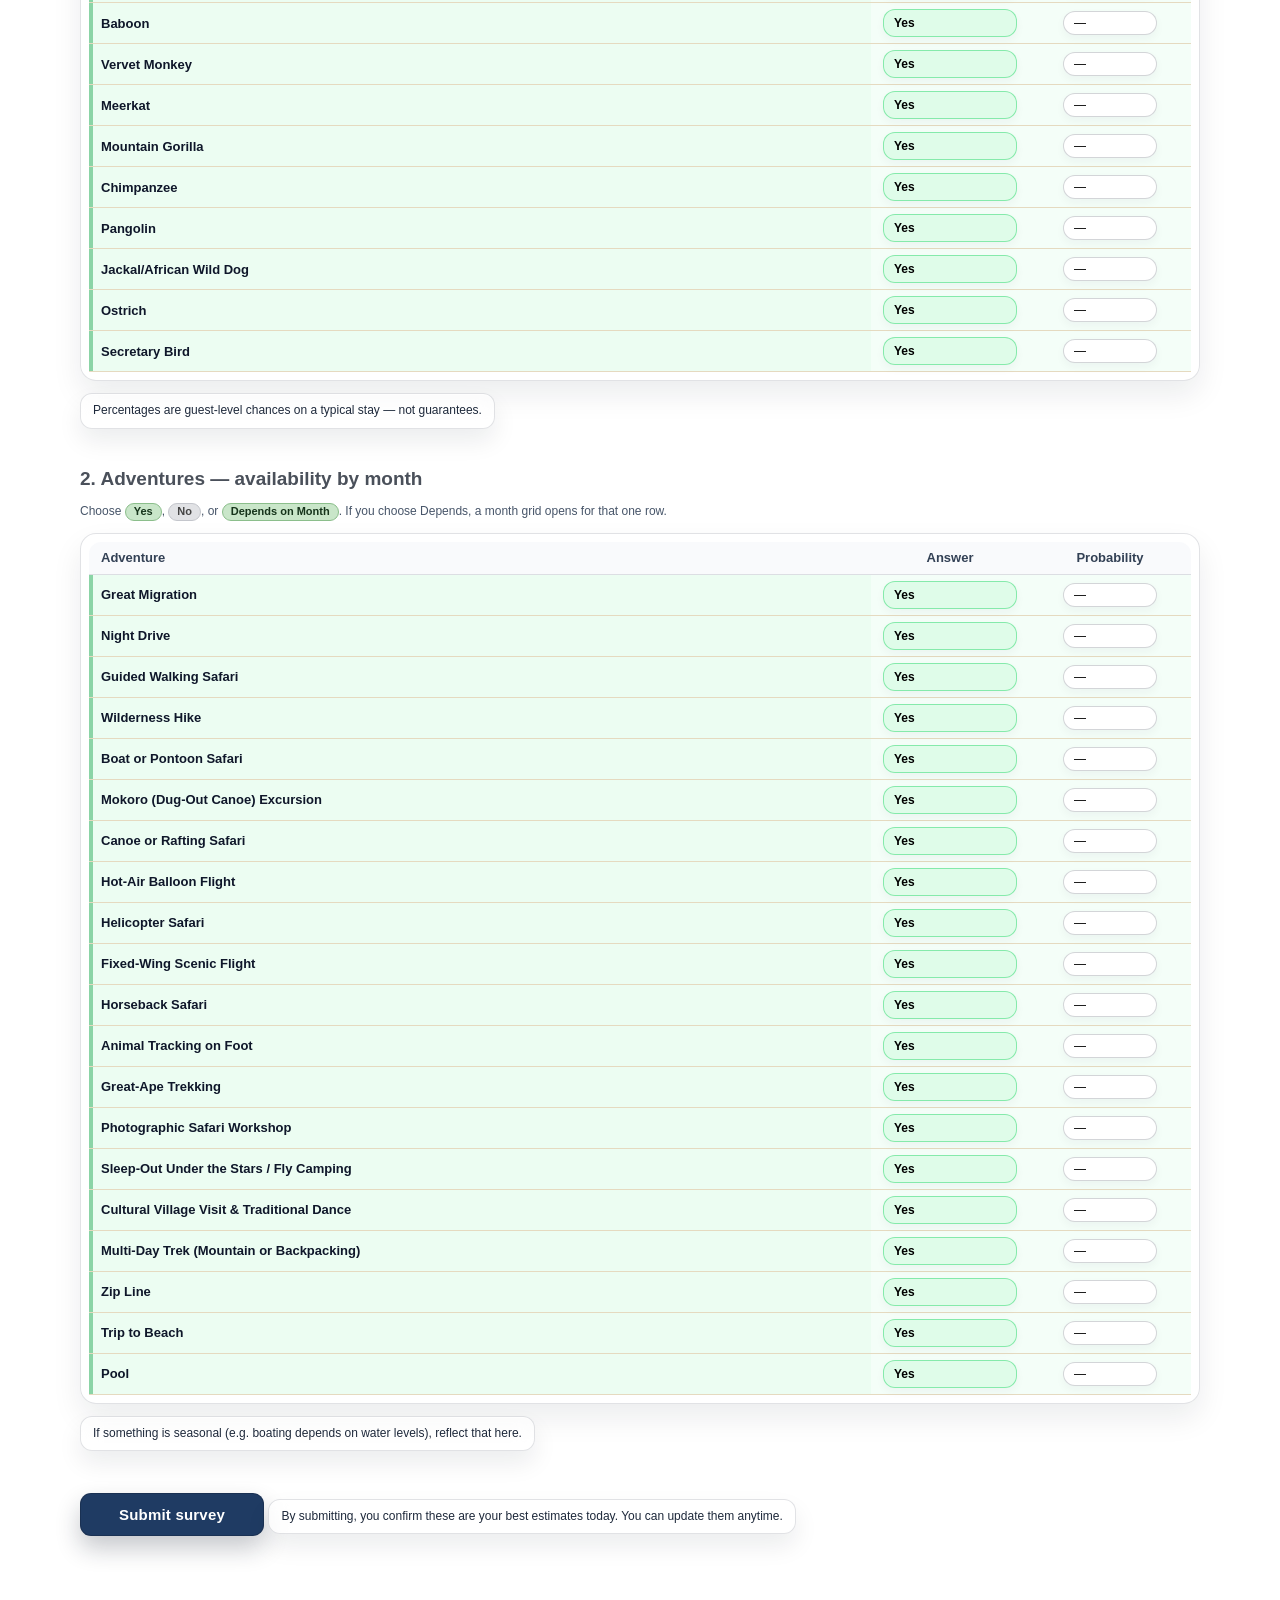
==== commit 0243b767: "Add files via upload" ====
--- a/SafariMatcherSurvey2-21-2026.html
+++ b/SafariMatcherSurvey2-21-2026.html
@@ -5,697 +5,67 @@
   <title>Safari Matcher — Operator Survey</title>
   <meta name="viewport" content="width=device-width, initial-scale=1">
 
-  <style>
-  :root{
-    --text:#0f172a;--muted:#475569;--sand:#F4ECD6;--sand-2:#E9DFBF;--sand-3:#F8F2E1;--paper:#FFFCF2;
-    --ink-weak:#64748b;--khaki:#CBB986;--pale-green:#BFD2A9;--acacia:#93B07F;--cta:#1e3a5f;
-    --dry:#C59B2A;--shoulder:#74C9B2;--wet:#3FA1F5;--shadow:0 10px 28px rgba(15,23,42,.12);--z-top:100;
-    --surface-glass:rgba(255,255,255,.68);--surface-glass-strong:rgba(255,255,255,.82);
-    --line-soft:rgba(15,23,42,.12);--line-soft-strong:rgba(15,23,42,.18);
-    --focus-ring:rgba(59,130,246,.34);
-    --cta-bg:#1f3b63;--cta-bg-hover:#173050;--cta-border:rgba(15,23,42,.28);
-    --brand-text:#2b5e98;--brand-text-strong:#224f84;--brand-tagline:#5b728f;
-    --brand-border:rgba(43,94,152,.26);--brand-surface:rgba(255,255,255,.86);
-    --glass-hi:rgba(255,255,255,.58);--glass-lo:rgba(255,255,255,.34);
-  }
-  *{box-sizing:border-box}
-  html,body{height:100%}
-  body{
-    margin:0;
-    color:var(--text);
-    font:16px/1.5 "Avenir Next","SF Pro Text",-apple-system,BlinkMacSystemFont,"Segoe UI",Roboto,Ubuntu,"Helvetica Neue",Arial,sans-serif;
-    background:#fff;
-  }
-  .container{
-    width:min(1200px,92%);
-    margin:0 auto;
-    position:relative;
-    z-index:1;
-  }
-
-  .topbar{
-    position:relative;
-    background:#FFFFFF;
-  }
-  .topbar-inner{
-    display:flex;
-    align-items:center;
-    justify-content:space-between;
-    gap:16px;
-    padding:8px 0;
-  }
-  .logo-slot{
-    width:180px;
-    height:48px;
-    border:1px dashed #D8CFB2;
-    border-radius:10px;
-    display:grid;
-    place-items:center;
-    color:#969176;
-    font-size:16px;
-    letter-spacing:.22px;
-    font-weight:500;
-    background:rgba(255,255,255,.88);
-    box-shadow:0 10px 22px rgba(130,116,82,.09), inset 0 1px 0 rgba(255,255,255,.74);
-    transition:border-color .16s ease, box-shadow .16s ease, transform .12s ease, color .16s ease;
-  }
-  .logo-slot:hover{
-    color:#8E886C;
-    border-color:#D8CFB2;
-    box-shadow:0 12px 24px rgba(130,116,82,.11), inset 0 1px 0 rgba(255,255,255,.74);
-    transform:translateY(-1px);
-  }
-  .tagline{
-    color:#8B876D;
-    font-size:16px;
-    font-weight:500;
-    letter-spacing:.2px;
-  }
-  @media (max-width:640px){
-    .topbar-inner{
-      flex-direction:column;
-      align-items:flex-start;
-      gap:8px;
-      padding:10px 0;
-    }
-    .logo-slot{
-      width:100%;
-      height:auto;
-      min-height:44px;
-    }
-    .tagline{
-      font-size:14px;
-    }
-  }
-
-  main.container{
-    padding-bottom:60px;
-  }
-  .section{
-    margin:28px 0 40px;
-  }
-  .section h1{
-    margin:18px 0 10px;
-    font-size:26px;
-  }
-  .section h2{
-    margin:0 0 10px;
-    font-size:22px;
-  }
-  .section h3{
-    margin:10px 0;
-    font-size:18px;
-  }
-  .lede{
-    margin:6px 0 16px;
-    color:#2E341F;
-    font-weight:600;
-    letter-spacing:.1px;
-    background:rgba(203,185,134,.18);
-    border:1px solid rgba(0,0,0,.06);
-    padding:10px 12px;
-    border-radius:14px;
-    display:block;
-    max-width:980px;
-  }
-
-  .pill-inline{
-    display:inline-flex;
-    align-items:center;
-    border-radius:999px;
-    padding:0 8px;
-    font-size:11px;
-    font-weight:600;
-    border:1px solid transparent;
-  }
-  .pill-inline.pill-yes{
-    background:#C9E6C9;
-    border-color:#8BBE8B;
-    color:#16341B;
-  }
-  .pill-inline.pill-no{
-    background:#E1E2E5;
-    border-color:#C4C6CC;
-    color:#444;
-  }
-
-  .small-note{
-    font-size:12px;
-    color:var(--muted);
-    margin-top:4px;
-    line-height:1.45;
-  }
-
-  .form-grid{
-    display:grid;
-    grid-template-columns:repeat(2,minmax(0,1fr));
-    gap:12px 18px;
-    margin-bottom:10px;
-  }
-  @media (max-width:720px){
-    .form-grid{
-      grid-template-columns:1fr;
-    }
-  }
-  .field{
-    display:flex;
-    flex-direction:column;
-    gap:4px;
-  }
-  .field label{
-    font-size:13px;
-    font-weight:700;
-    color:#1e293b;
-  }
-  .field input,
-  .field textarea{
-    border-radius:12px;
-    border:1px solid var(--line-soft-strong);
-    padding:9px 11px;
-    font:14px/1.3 system-ui,-apple-system,Segoe UI,Roboto,Ubuntu,"Helvetica Neue",Arial;
-    background:rgba(255,255,255,.9);
-    color:var(--text);
-  }
-  .field input:focus,
-  .field textarea:focus{
-    outline:2px solid var(--khaki);
-    outline-offset:1px;
-  }
-  textarea{
-    resize:vertical;
-  }
-
-  .survey-shell{
-    margin-top:24px;
-  }
-  .matrix-wrapper{
-    margin-top:10px;
-    padding:8px;
-    background:var(--sand-3);
-    border-radius:14px;
-    border:1px solid #E1D7B7;
-    overflow-x:auto;
-  }
-  .matrix-table{
-    width:100%;
-    min-width:560px;
-    border-collapse:collapse;
-    font-size:13px;
-  }
-  .matrix-table thead th{
-    position:sticky;
-    top:0;
-    z-index:2;
-    background:#F6F0E1;
-  }
-  .matrix-table th,
-  .matrix-table td{
-    padding:6px 34px 6px 12px;
-    border-bottom:1px solid #E5DAC0;
-    text-align:center;
-    white-space:nowrap;
-  }
-  .matrix-table th:first-child{
-    text-align:left;
-  }
-  .sticky-col{
-    position:sticky;
-    left:0;
-    z-index:3;
-    background:#FBF6E8;
-    min-width:260px;
-  }
-  .row-label{
-    display:flex;
-    align-items:center;
-    justify-content:space-between;
-    gap:8px;
-  }
-  .row-name{
-    font-weight:600;
-  }
-
-  .toggle-pill{
-    border-radius:999px;
-    border:1px solid transparent;
-    padding:2px 10px;
-    font-size:11px;
-    font-weight:600;
-    cursor:pointer;
-    white-space:nowrap;
-  }
-  .toggle-pill.is-yes{
-    background:#C9E6C9;
-    border-color:#8BBE8B;
-    color:#16341B;
-  }
-  .toggle-pill.is-no{
-    background:#E1E2E5;
-    border-color:#C4C6CC;
-    color:#444;
-  }
-
-  tr.row-disabled{
-    opacity:.65;
-  }
-  tr.row-disabled select.prob-select{
-    background:#F3F3F5;
-  }
-
-  .prob-select{
-    width:100%;
-    border-radius:12px;
-    border:1px solid #D7C6A5;
-    padding:4px 30px 4px 10px;
-    background:#FFFCF2;
-    font-size:12px;
-    cursor:pointer;
-    appearance:none;
-    -webkit-appearance:none;
-    -moz-appearance:none;
-    background-image:url("data:image/svg+xml,%3Csvg xmlns=%27http://www.w3.org/2000/svg%27 width=%2716%27 height=%2716%27 viewBox=%270 0 24 24%27 fill=%27none%27 stroke=%27%235D6A4D%27 stroke-width=%272.6%27 stroke-linecap=%27round%27 stroke-linejoin=%27round%27%3E%3Cpolyline points=%276 9 12 15 18 9%27/%3E%3C/svg%3E");
-    background-repeat:no-repeat;
-    background-position:calc(100% - 10px) 50%;
-    background-size:14px 14px;
-  }
-  .prob-select:disabled{
-    cursor:not-allowed;
-  }
-  .prob-select.prob-100{
-    background:#CDECCB;
-    border-color:#8DC48E;
-    color:#17361C;
-  }
-  .prob-select.prob-75{
-    background:#FFF2C2;
-    border-color:#E4C76A;
-    color:#514323;
-  }
-  .prob-select.prob-50{
-    background:#FFE0B8;
-    border-color:#E2A45E;
-    color:#5B3619;
-  }
-  .prob-select.prob-25{
-    background:#FFD1C2;
-    border-color:#E28A70;
-    color:#55251D;
-  }
-  .prob-select.prob-0{
-    background:#E2E4E7;
-    border-color:#C0C3C9;
-    color:#333840;
-  }
-
-  .mode-select{
-    width:100%;
-    border-radius:12px;
-    border:1px solid #D7C6A5;
-    padding:6px 34px 6px 10px;
-    background:#FFFCF2;
-    font-size:12px;
-    font-weight:700;
-    cursor:pointer;
-    appearance:none;
-    -webkit-appearance:none;
-    -moz-appearance:none;
-    background-image:url("data:image/svg+xml,%3Csvg xmlns=%27http://www.w3.org/2000/svg%27 width=%2716%27 height=%2716%27 viewBox=%270 0 24 24%27 fill=%27none%27 stroke=%27%235D6A4D%27 stroke-width=%272.6%27 stroke-linecap=%27round%27 stroke-linejoin=%27round%27%3E%3Cpolyline points=%276 9 12 15 18 9%27/%3E%3C/svg%3E");
-    background-repeat:no-repeat;
-    background-position:calc(100% - 10px) 50%;
-    background-size:14px 14px;
-  }
-  .mode-select:disabled{ cursor:not-allowed; }
-
-  .mode-select, .prob-select{
-    -webkit-appearance:none;
-    -moz-appearance:none;
-    appearance:none;
-    background-image:url("data:image/svg+xml,%3Csvg xmlns=%27http://www.w3.org/2000/svg%27 viewBox=%270 0 20 20%27%3E%3Cpath fill=%27%236E745A%27 d=%27M5.5 7.5 10 12l4.5-4.5%27/%3E%3C/svg%3E");
-    background-repeat:no-repeat;
-    background-position:right 10px center;
-    background-size:14px 14px;
-  }
-
-  tr.expand-row td{
-    border-bottom:1px solid #E5DAC0;
-    padding:8px 8px 12px;
-    background:#FBF6E8;
-  }
-  tr.expand-row.is-hidden{ display:none; }
-
-  .month-panel{
-    border:1px solid rgba(0,0,0,.08);
-    background:rgba(203,185,134,.14);
-    border-radius:14px;
-    padding:10px 10px 12px;
-    box-shadow:0 8px 18px rgba(86,66,27,.10);
-  }
-  .month-panel .panel-title{
-    display:flex;
-    align-items:baseline;
-    justify-content:space-between;
-    gap:10px;
-    margin-bottom:8px;
-  }
-  .month-panel .panel-title .t{
-    font-weight:800;
-    font-size:12px;
-    color:#2E341F;
-    letter-spacing:.2px;
-  }
-  .month-panel .panel-title .hint{
-    font-size:12px;
-    color:#6E745A;
-    font-weight:600;
-  }
-  .month-grid{
-    display:grid;
-    grid-template-columns:repeat(6, minmax(0, 1fr));
-    gap:8px;
-  }
-  @media (max-width:900px){
-    .month-grid{ grid-template-columns:repeat(4, minmax(0, 1fr)); }
-  }
-  @media (max-width:560px){
-    .month-grid{ grid-template-columns:repeat(3, minmax(0, 1fr)); }
-  }
-  .month-cell{
-    display:flex;
-    flex-direction:column;
-    gap:4px;
-    text-align:left;
-  }
-  .month-cell .m-label{
-    font-size:11px;
-    font-weight:800;
-    color:#3A4127;
-    letter-spacing:.2px;
-  }
-
-
-  .form-footer{
-    margin-top:24px;
-  }
-  .btn-primary{
-    display:inline-flex;
-    align-items:center;
-    justify-content:center;
-    padding:12px 18px;
-    border-radius:12px;
-    border:1px solid #D7C6A5;
-    background:var(--cta);
-    color:#2E341F;
-    font-weight:800;
-    font-size:15px;
-    cursor:pointer;
-    box-shadow:var(--shadow);
-  }
-  .btn-primary[disabled]{
-    opacity:.65;
-    cursor:wait;
-  }
-  .btn-primary:hover:not([disabled]){
-    filter:brightness(1.06);
-  }
-
-  .form-status{
-    margin-top:8px;
-    font-size:13px;
-    color:#6E745A;
-    min-height:1.2em;
-  }
-  .form-status.ok{
-    color:#21693C;
-  }
-  .form-status.error{
-    color:#8B2F29;
-  }
-  
-
-  /* --- Modern polish / visual state cues --- */
-  body{ background:#ffffff; }
-
-  .topbar{
-    box-shadow:none;
-  }
-  main.container{
-    max-width:1120px;
-  }
-
-  .section h1{
-    font-family:"EB Garamond", Georgia, "Times New Roman", serif;
-    font-size:30px;
-    letter-spacing:-.06px;
-    font-weight:850;
-    color:#2f3136;
-  }
-  .section h2{
-    font-family:"EB Garamond", Georgia, "Times New Roman", serif;
-    font-size:24px;
-    letter-spacing:-.03px;
-    font-weight:800;
-    color:#3a3e46;
-  }
-  .section h3{
-    font-family:"EB Garamond", Georgia, "Times New Roman", serif;
-    font-size:19px;
-    letter-spacing:0;
-    font-weight:800;
-    color:#4a505a;
-  }
-
-  .lede{
-    background:rgba(255,255,255,.58);
-    border:1px solid var(--line-soft);
-    box-shadow:0 14px 30px rgba(15,23,42,.09), inset 0 1px 0 var(--glass-hi), inset 0 -1px 0 var(--glass-lo);
-    border-radius:16px;
-    color:#1e293b;
-    backdrop-filter:blur(10px) saturate(130%);
-    -webkit-backdrop-filter:blur(10px) saturate(130%);
-  }
-  #animalsHelp.small-note,
-  #adventuresHelp.small-note{
-    display:inline-block;
-    margin-top:12px;
-    padding:8px 12px;
-    border-radius:12px;
-    border:1px solid var(--line-soft);
-    background:rgba(255,255,255,.56);
-    box-shadow:0 12px 24px rgba(15,23,42,.08), inset 0 1px 0 var(--glass-hi), inset 0 -1px 0 var(--glass-lo);
-    color:#1e293b;
-    backdrop-filter:blur(10px) saturate(130%);
-    -webkit-backdrop-filter:blur(10px) saturate(130%);
-  }
-  .form-footer .small-note{
-    display:inline-block;
-    margin-top:12px;
-    padding:8px 12px;
-    border-radius:12px;
-    border:1px solid var(--line-soft);
-    background:rgba(255,255,255,.62);
-    box-shadow:0 12px 24px rgba(15,23,42,.08), inset 0 1px 0 var(--glass-hi), inset 0 -1px 0 var(--glass-lo);
-    color:#1e293b;
-    backdrop-filter:blur(10px) saturate(130%);
-    -webkit-backdrop-filter:blur(10px) saturate(130%);
-  }
-
-  .field input,
-  .field textarea{
-    background:#ffffff;
-    border:1px solid var(--line-soft-strong);
-    box-shadow:0 6px 14px rgba(15,23,42,.06);
-  }
-  .field input:focus,
-  .field textarea:focus{
-    outline:3px solid var(--focus-ring);
-    border-color:rgba(30,64,175,.55);
-    box-shadow:0 0 0 2px rgba(255,255,255,.95), 0 8px 18px rgba(15,23,42,.09);
-  }
-
-  .matrix-wrapper{
-    background:var(--surface-glass-strong);
-    border:1px solid var(--line-soft);
-    box-shadow:0 14px 30px rgba(15,23,42,.08);
-    border-radius:16px;
-    backdrop-filter:blur(6px);
-  }
-
-  .matrix-table{
-    border-collapse:separate;
-    border-spacing:0;
-  }
-  .matrix-table thead th{
-    border-bottom:1px solid var(--line-soft);
-    background:rgba(248,250,252,.86);
-    color:#334155;
-  }
-
-  /* Rounded table corners */
-  .matrix-table thead th:first-child{ border-top-left-radius:12px; }
-  .matrix-table thead th:last-child{ border-top-right-radius:12px; }
-  .matrix-table tbody tr:last-child td:last-child{ border-bottom-right-radius:12px; }
-
-  /* Row hover */
-  .matrix-table tbody tr[data-main="1"] td,
-  .matrix-table tbody tr[data-main="1"] th{
-    transition:background-color .16s ease, box-shadow .16s ease, transform .16s ease;
-  }
-  .matrix-table tbody tr[data-main="1"]:hover td,
-  .matrix-table tbody tr[data-main="1"]:hover th{
-    background-color:rgba(248,250,252,.66);
-  }
-
-  /* State accents: yes / no / depends */
-  tr.row-mode-yes > th.sticky-col{ background:rgba(187,247,208,.28); }
-  tr.row-mode-yes > td{ background:rgba(187,247,208,.16); }
-
-  tr.row-mode-depends > th.sticky-col{ background:rgba(191,219,254,.30); }
-  tr.row-mode-depends > td{ background:rgba(191,219,254,.17); }
-
-  tr.row-mode-no > th.sticky-col{ background:rgba(226,232,240,.70); }
-  tr.row-mode-no > td{ background:rgba(226,232,240,.46); }
-
-  /* Left accent bar using the sticky column */
-  tr.row-mode-yes > th.sticky-col{ box-shadow:inset 4px 0 0 rgba(22,163,74,.45); }
-  tr.row-mode-depends > th.sticky-col{ box-shadow:inset 4px 0 0 rgba(37,99,235,.45); }
-  tr.row-mode-no > th.sticky-col{ box-shadow:inset 4px 0 0 rgba(100,116,139,.45); }
-
-  /* Mode dropdown style by row */
-  tr.row-mode-yes select.mode-select{
-    background:rgba(220,252,231,.86);
-    border-color:rgba(74,222,128,.6);
-  }
-  tr.row-mode-depends select.mode-select{
-    background:rgba(219,234,254,.86);
-    border-color:rgba(96,165,250,.65);
-  }
-  tr.row-mode-no select.mode-select{
-    background:rgba(241,245,249,.9);
-    border-color:rgba(148,163,184,.74);
-  }
-
-  /* Make selects feel more "app-like" */
-  .mode-select, .prob-select{
-    box-shadow:0 6px 14px rgba(30,36,17,.06);
-  }
-
-  /* Monthly panel polish */
-  tr.expand-row td{ background:rgba(248,250,252,.76); }
-  .month-panel{
-    border-radius:16px;
-    background:rgba(255,255,255,.52);
-    border-color:var(--line-soft);
-    box-shadow:0 12px 28px rgba(15,23,42,.09), inset 0 1px 0 var(--glass-hi), inset 0 -1px 0 var(--glass-lo);
-    backdrop-filter:blur(10px) saturate(130%);
-    -webkit-backdrop-filter:blur(10px) saturate(130%);
-  }
-
-  /* Make "Depends" expansion feel intentionally different */
-  tr.expand-row.row-mode-depends td .month-panel{ box-shadow:0 12px 28px rgba(37,99,235,.15); }
-
-  .btn-primary{
-    border-radius:11px;
-    border:1px solid var(--cta-border);
-    background:var(--cta-bg);
-    color:#ffffff;
-    font-size:15px;
-    letter-spacing:.2px;
-    min-width:184px;
-    box-shadow:0 12px 24px rgba(15,23,42,.24);
-    transition:background-color .16s ease, box-shadow .16s ease, transform .12s ease, border-color .16s ease;
-  }
-  .btn-primary:hover:not([disabled]){
-    filter:none;
-    background:var(--cta-bg-hover);
-    border-color:rgba(15,23,42,.36);
-    box-shadow:0 15px 28px rgba(15,23,42,.28);
-    transform:translateY(-1px);
-  }
-  .btn-primary:active:not([disabled]){
-    transform:translateY(1px);
-    box-shadow:0 8px 16px rgba(15,23,42,.22);
-  }
-  .btn-primary:focus-visible{
-    outline:3px solid var(--focus-ring);
-    outline-offset:3px;
-  }
-  .btn-primary[disabled]{
-    opacity:.6;
-    cursor:wait;
-    box-shadow:none;
-  }
-
-  .mode-select, .prob-select{
-    background:#ffffff;
-    border-color:var(--line-soft-strong);
-    box-shadow:0 4px 10px rgba(15,23,42,.04);
-  }
-  .mode-select:focus, .prob-select:focus{
-    outline:3px solid var(--focus-ring);
-    outline-offset:1px;
-  }
-
-</style>
+  <link rel="stylesheet" href="style.css">
 </head>
 <body>
 
   <div class="topbar">
     <div class="container topbar-inner">
       <div class="logo-slot" aria-label="Safari Matcher logo">SafariMatcher&#8482;</div>
-      <div class="tagline">Operator Portal • No Ads • No Partnerships • No Kickbacks • No Bias</div>
+      <div class="tagline" data-i18n="topbar.tagline">Operator Portal • No Ads • No Partnerships • No Kickbacks • No Bias</div>
     </div>
   </div>
 
   <main class="container">
     <section class="section">
-      <h1>Operator Survey — Animals &amp; Adventures</h1>
-      <p class="lede">
+      <h1 data-i18n="survey.title">Operator Survey — Animals &amp; Adventures</h1>
+      <p class="lede" data-i18n="survey.intro">
         Tell us what guests can realistically see and do at your camp, month by month.
         This helps us match you with better-fit travellers.
       </p>
     </section>
 
     <section class="section">
-      <h2>Camp / lodge details</h2>
-      <p class="lede">
+      <h2 data-i18n="details.title">Camp / lodge details</h2>
+      <p class="lede" data-i18n="details.intro">
         Usually 3–10 minutes. Fill what matters; skip anything that doesn’t apply.
       </p>
 
       <form id="operatorSurveyForm" novalidate action="https://formspree.io/f/xeeeajdg" method="POST">
         <div class="form-grid">
           <div class="field">
-            <label for="operatorName">Your name &amp; role</label>
+            <label for="operatorName" data-i18n="label.operator_name">Your name &amp; role</label>
             <input id="operatorName" name="operatorName" type="text" required
-                   placeholder="e.g. Jane Doe, Reservations Manager">
+                   placeholder="e.g. Jane Doe, Reservations Manager" data-i18n-placeholder="placeholder.operator_name">
           </div>
           <div class="field">
-            <label for="campName">Camp / lodge name</label>
+            <label for="campName" data-i18n="label.camp_name">Camp / lodge name</label>
             <input id="campName" name="campName" type="text" required
-                   placeholder="e.g. Mara Plains Camp">
+                   placeholder="e.g. Mara Plains Camp" data-i18n-placeholder="placeholder.camp_name">
           </div>
           <div class="field">
-            <label for="contactEmail">Contact email</label>
+            <label for="contactEmail" data-i18n="label.contact_email">Contact email</label>
             <input id="contactEmail" name="email" type="email" required
-                   placeholder="you@example.com">
+                   placeholder="you@example.com" data-i18n-placeholder="placeholder.contact_email">
           </div>
           <div class="field">
-            <label for="website">Website (optional)</label>
-            <input id="website" name="website" type="url" placeholder="https://&hellip;">
+            <label for="website" data-i18n="label.website">Website (optional)</label>
+            <input id="website" name="website" type="url" placeholder="https://&hellip;" data-i18n-placeholder="placeholder.website">
           </div>
         </div>
 
         <div class="field">
-          <label for="notes">Anything we should note? (optional)</label>
+          <label for="notes" data-i18n="label.notes">Anything we should note? (optional)</label>
           <textarea id="notes" name="notes" rows="3"
-                    placeholder="E.g. seasonal notes, private concession rules, migrations, recent reintroductions, etc."></textarea>
+                    placeholder="E.g. seasonal notes, private concession rules, migrations, recent reintroductions, etc." data-i18n-placeholder="placeholder.notes"></textarea>
         </div>
 
         <!-- Formspree-friendly summary (kept hidden). This prevents thousands of matrix fields cluttering the dashboard. -->
         <textarea id="messageField" name="message" style="display:none"></textarea>
 
         <div class="survey-shell">
-          <h3>1. Animals — likelihood by month</h3>
-          <p class="small-note">
+          <h3 data-i18n="animals.title">1. Animals — likelihood by month</h3>
+          <p class="small-note" data-i18n="animals.mode_help">
             Choose <span class="pill-inline pill-yes">Yes</span>, <span class="pill-inline pill-no">No</span>, or <span class="pill-inline pill-yes">Depends on Month</span>.
             If you choose Depends, a month grid opens for that one row.
           </p>
@@ -704,22 +74,22 @@
             <table class="matrix-table" aria-describedby="animalsHelp">
               <thead>
                 <tr>
-                  <th class="sticky-col">Animal</th>
-                  <th style="width:180px">Answer</th>
-                  <th style="width:140px">Probability</th>
+                  <th class="sticky-col" data-i18n="table.animal">Animal</th>
+                  <th style="width:180px" data-i18n="table.answer">Answer</th>
+                  <th style="width:140px" data-i18n="table.probability">Probability</th>
                 </tr>
               </thead>
               <tbody id="animalsBody" data-group="animals"></tbody>
             </table>
           </div>
-          <p id="animalsHelp" class="small-note">
+          <p id="animalsHelp" class="small-note" data-i18n="animals.help">
             Percentages are guest-level chances on a typical stay — not guarantees.
           </p>
         </div>
 
         <div class="survey-shell">
-          <h3>2. Adventures — availability by month</h3>
-          <p class="small-note">
+          <h3 data-i18n="adventures.title">2. Adventures — availability by month</h3>
+          <p class="small-note" data-i18n="adventures.mode_help">
             Choose <span class="pill-inline pill-yes">Yes</span>, <span class="pill-inline pill-no">No</span>, or <span class="pill-inline pill-yes">Depends on Month</span>.
             If you choose Depends, a month grid opens for that one row.
           </p>
@@ -728,22 +98,22 @@
             <table class="matrix-table" aria-describedby="adventuresHelp">
               <thead>
                 <tr>
-                  <th class="sticky-col">Adventure</th>
-                  <th style="width:180px">Answer</th>
-                  <th style="width:140px">Probability</th>
+                  <th class="sticky-col" data-i18n="table.adventure">Adventure</th>
+                  <th style="width:180px" data-i18n="table.answer">Answer</th>
+                  <th style="width:140px" data-i18n="table.probability">Probability</th>
                 </tr>
               </thead>
               <tbody id="adventuresBody" data-group="adventures"></tbody>
             </table>
           </div>
-          <p id="adventuresHelp" class="small-note">
+          <p id="adventuresHelp" class="small-note" data-i18n="adventures.help">
             If something is seasonal (e.g. boating depends on water levels), reflect that here.
           </p>
         </div>
 
         <div class="form-footer">
-          <button type="submit" class="btn-primary">Submit survey</button>
-          <p class="small-note">
+          <button type="submit" class="btn-primary" data-i18n="submit.button">Submit survey</button>
+          <p class="small-note" data-i18n="submit.note">
             By submitting, you confirm these are your best estimates today. You can update them anytime.
           </p>
           <div id="formStatus" class="form-status" role="status" aria-live="polite"></div>
@@ -751,6 +121,15 @@
       </form>
     </section>
   </main>
+
+  <div id="langSwitcher">
+    <label id="langSwitcherLabel" for="languageSelect" data-i18n="language.label">Language</label>
+    <select id="languageSelect" aria-label="Select language" data-i18n-aria-label="language.aria_label">
+      <option value="en">English</option>
+      <option value="es">Español</option>
+      <option value="fr">Français</option>
+    </select>
+  </div>
 
   <script>
   (function(){
@@ -833,13 +212,361 @@
       { id:'pool',                            label:'Pool' }
     ];
 
+    const DEFAULT_LANG = 'en';
+    const LANG_STORAGE_KEY = 'safarimatcher_lang';
+    const SUPPORTED_LANGS = ['en', 'es', 'fr'];
+
+    const translations = {
+      en: {
+        'language.label':'Language',
+        'language.aria_label':'Select language',
+        'topbar.tagline':'Operator Portal • No Ads • No Partnerships • No Kickbacks • No Bias',
+        'survey.title':'Operator Survey — Animals & Adventures',
+        'survey.intro':'Tell us what guests can realistically see and do at your camp, month by month. This helps us match you with better-fit travellers.',
+        'details.title':'Camp / lodge details',
+        'details.intro':'Usually 3–10 minutes. Fill what matters; skip anything that doesn’t apply.',
+        'label.operator_name':'Your name & role',
+        'placeholder.operator_name':'e.g. Jane Doe, Reservations Manager',
+        'label.camp_name':'Camp / lodge name',
+        'placeholder.camp_name':'e.g. Mara Plains Camp',
+        'label.contact_email':'Contact email',
+        'placeholder.contact_email':'you@example.com',
+        'label.website':'Website (optional)',
+        'placeholder.website':'https://…',
+        'label.notes':'Anything we should note? (optional)',
+        'placeholder.notes':'E.g. seasonal notes, private concession rules, migrations, recent reintroductions, etc.',
+        'animals.title':'1. Animals — likelihood by month',
+        'adventures.title':'2. Adventures — availability by month',
+        'animals.mode_help':'Choose {yes}, {no}, or {depends}. If you choose Depends, a month grid opens for that one row.',
+        'adventures.mode_help':'Choose {yes}, {no}, or {depends}. If you choose Depends, a month grid opens for that one row.',
+        'mode.yes':'Yes',
+        'mode.no':'No',
+        'mode.depends':'Depends on Month',
+        'table.animal':'Animal',
+        'table.adventure':'Adventure',
+        'table.answer':'Answer',
+        'table.probability':'Probability',
+        'animals.help':'Percentages are guest-level chances on a typical stay — not guarantees.',
+        'adventures.help':'If something is seasonal (e.g. boating depends on water levels), reflect that here.',
+        'submit.button':'Submit survey',
+        'submit.note':'By submitting, you confirm these are your best estimates today. You can update them anytime.',
+        'panel.monthly':'Monthly breakdown',
+        'panel.diff':'Only fill months that differ.',
+        'status.missing':'Please fill in your name, camp/lodge name, and email.',
+        'status.submitting':'Submitting your answers...',
+        'status.saved':'Thank you - your survey has been saved. You can always update it later.',
+        'status.mailto':'Thanks - your email app should open to send a summary. For full results, please use the configured submission endpoint.',
+        'status.not_configured':'Submission is not configured yet. Please contact SafariMatcher to enable the survey link.',
+        'status.failed':'We could not submit your survey. Please try again, or contact SafariMatcher support.',
+        'subject.prefix':'SafariMatcher Operator Survey - ',
+        'mail.note1':'NOTE: This email fallback does not include the full matrix.',
+        'mail.note2':'Please ask SafariMatcher to enable a secure submission endpoint (recommended).',
+        'pretty.title':'SafariMatcher Operator Survey',
+        'pretty.operator':'Operator',
+        'pretty.camp':'Camp/Lodge',
+        'pretty.email':'Email',
+        'pretty.website':'Website',
+        'pretty.notes':'Notes',
+        'pretty.animals':'Animals',
+        'pretty.adventures':'Adventures',
+        'pretty.yes':'Yes (single probability)',
+        'pretty.depends':'Depends on Month',
+        'pretty.no':'No',
+        'pretty.none':'(No selections provided)',
+        'pretty.submitted':'Submitted',
+        'pretty.base':'Base',
+        'pretty.overrides':'Overrides',
+        'pretty.no_overrides':'(no overrides)',
+        'month.jan':'Jan','month.feb':'Feb','month.mar':'Mar','month.apr':'Apr','month.may':'May','month.jun':'Jun',
+        'month.jul':'Jul','month.aug':'Aug','month.sep':'Sep','month.oct':'Oct','month.nov':'Nov','month.dec':'Dec'
+      },
+      es: {
+        'language.label':'Idioma',
+        'language.aria_label':'Seleccionar idioma',
+        'topbar.tagline':'Portal de Operadores • Sin anuncios • Sin alianzas • Sin comisiones • Sin sesgos',
+        'survey.title':'Encuesta para Operadores — Animales y Experiencias',
+        'survey.intro':'Cuéntenos qué pueden ver y hacer realmente los huéspedes en su campamento, mes a mes. Esto nos ayuda a conectarlo con viajeros más compatibles.',
+        'details.title':'Detalles del campamento / lodge',
+        'details.intro':'Normalmente 3–10 minutos. Complete lo importante; omita lo que no aplique.',
+        'label.operator_name':'Su nombre y cargo',
+        'placeholder.operator_name':'p. ej. Jane Doe, Gerente de Reservas',
+        'label.camp_name':'Nombre del campamento / lodge',
+        'placeholder.camp_name':'p. ej. Mara Plains Camp',
+        'label.contact_email':'Correo de contacto',
+        'placeholder.contact_email':'you@example.com',
+        'label.website':'Sitio web (opcional)',
+        'placeholder.website':'https://…',
+        'label.notes':'¿Algo que debamos saber? (opcional)',
+        'placeholder.notes':'Ej.: notas estacionales, reglas de concesión privada, migraciones, reintroducciones recientes, etc.',
+        'animals.title':'1. Animales — probabilidad por mes',
+        'adventures.title':'2. Experiencias — disponibilidad por mes',
+        'animals.mode_help':'Elija {yes}, {no} o {depends}. Si elige Depende, se abrirá una cuadrícula mensual para esa fila.',
+        'adventures.mode_help':'Elija {yes}, {no} o {depends}. Si elige Depende, se abrirá una cuadrícula mensual para esa fila.',
+        'mode.yes':'Sí',
+        'mode.no':'No',
+        'mode.depends':'Depende del mes',
+        'table.animal':'Animal',
+        'table.adventure':'Experiencia',
+        'table.answer':'Respuesta',
+        'table.probability':'Probabilidad',
+        'animals.help':'Los porcentajes son probabilidades típicas por huésped durante una estancia normal, no garantías.',
+        'adventures.help':'Si algo es estacional (p. ej., navegación según nivel del agua), indíquelo aquí.',
+        'submit.button':'Enviar encuesta',
+        'submit.note':'Al enviar, confirma que estas son sus mejores estimaciones hoy. Puede actualizarlas en cualquier momento.',
+        'panel.monthly':'Desglose mensual',
+        'panel.diff':'Complete solo los meses que difieran.',
+        'status.missing':'Complete su nombre, nombre del campamento/lodge y correo.',
+        'status.submitting':'Enviando sus respuestas...',
+        'status.saved':'Gracias: su encuesta se guardó correctamente. Puede actualizarla más adelante.',
+        'status.mailto':'Gracias: su aplicación de correo debería abrirse para enviar un resumen. Para resultados completos, use el endpoint configurado.',
+        'status.not_configured':'El envío aún no está configurado. Contacte a SafariMatcher para habilitar el enlace de la encuesta.',
+        'status.failed':'No pudimos enviar su encuesta. Inténtelo de nuevo o contacte al soporte de SafariMatcher.',
+        'subject.prefix':'Encuesta de Operador SafariMatcher - ',
+        'mail.note1':'NOTA: Este respaldo por correo no incluye la matriz completa.',
+        'mail.note2':'Pida a SafariMatcher habilitar un endpoint de envío seguro (recomendado).',
+        'pretty.title':'Encuesta de Operador SafariMatcher',
+        'pretty.operator':'Operador',
+        'pretty.camp':'Campamento/Lodge',
+        'pretty.email':'Correo',
+        'pretty.website':'Sitio web',
+        'pretty.notes':'Notas',
+        'pretty.animals':'Animales',
+        'pretty.adventures':'Experiencias',
+        'pretty.yes':'Sí (probabilidad única)',
+        'pretty.depends':'Depende del mes',
+        'pretty.no':'No',
+        'pretty.none':'(Sin selecciones)',
+        'pretty.submitted':'Enviado',
+        'pretty.base':'Base',
+        'pretty.overrides':'Ajustes',
+        'pretty.no_overrides':'(sin ajustes)',
+        'month.jan':'Ene','month.feb':'Feb','month.mar':'Mar','month.apr':'Abr','month.may':'May','month.jun':'Jun',
+        'month.jul':'Jul','month.aug':'Ago','month.sep':'Sep','month.oct':'Oct','month.nov':'Nov','month.dec':'Dic'
+      },
+      fr: {
+        'language.label':'Langue',
+        'language.aria_label':'Choisir la langue',
+        'topbar.tagline':'Portail opérateur • Sans pubs • Sans partenariats • Sans rétrocommissions • Sans biais',
+        'survey.title':'Enquête opérateur — Animaux et expériences',
+        'survey.intro':'Dites-nous ce que les voyageurs peuvent réellement voir et faire dans votre camp, mois par mois. Cela nous aide à vous associer à des voyageurs mieux adaptés.',
+        'details.title':'Détails du camp / lodge',
+        'details.intro':'En général 3 à 10 minutes. Renseignez l’essentiel; ignorez ce qui ne s’applique pas.',
+        'label.operator_name':'Votre nom et rôle',
+        'placeholder.operator_name':'ex. Jane Doe, Responsable réservations',
+        'label.camp_name':'Nom du camp / lodge',
+        'placeholder.camp_name':'ex. Mara Plains Camp',
+        'label.contact_email':'E-mail de contact',
+        'placeholder.contact_email':'you@example.com',
+        'label.website':'Site web (optionnel)',
+        'placeholder.website':'https://…',
+        'label.notes':'Quelque chose à signaler ? (optionnel)',
+        'placeholder.notes':'Ex. notes saisonnières, règles de concession privée, migrations, réintroductions récentes, etc.',
+        'animals.title':'1. Animaux — probabilité par mois',
+        'adventures.title':'2. Expériences — disponibilité par mois',
+        'animals.mode_help':'Choisissez {yes}, {no} ou {depends}. Si vous choisissez Dépend, une grille mensuelle s’ouvre pour cette ligne.',
+        'adventures.mode_help':'Choisissez {yes}, {no} ou {depends}. Si vous choisissez Dépend, une grille mensuelle s’ouvre pour cette ligne.',
+        'mode.yes':'Oui',
+        'mode.no':'Non',
+        'mode.depends':'Dépend du mois',
+        'table.animal':'Animal',
+        'table.adventure':'Expérience',
+        'table.answer':'Réponse',
+        'table.probability':'Probabilité',
+        'animals.help':'Les pourcentages sont des chances typiques pour un séjour — pas des garanties.',
+        'adventures.help':'Si une activité est saisonnière (ex. navigation selon le niveau d’eau), indiquez-le ici.',
+        'submit.button':'Envoyer l’enquête',
+        'submit.note':'En envoyant, vous confirmez que ce sont vos meilleures estimations à ce jour. Vous pouvez les mettre à jour à tout moment.',
+        'panel.monthly':'Détail mensuel',
+        'panel.diff':'Renseignez seulement les mois qui diffèrent.',
+        'status.missing':'Veuillez renseigner votre nom, le nom du camp/lodge et l’e-mail.',
+        'status.submitting':'Envoi de vos réponses...',
+        'status.saved':'Merci - votre enquête a bien été enregistrée. Vous pourrez la mettre à jour plus tard.',
+        'status.mailto':'Merci - votre application e-mail devrait s’ouvrir pour envoyer un résumé. Pour des résultats complets, utilisez le point d’envoi configuré.',
+        'status.not_configured':'L’envoi n’est pas encore configuré. Veuillez contacter SafariMatcher pour activer le lien d’enquête.',
+        'status.failed':'Nous n’avons pas pu envoyer votre enquête. Veuillez réessayer ou contacter le support SafariMatcher.',
+        'subject.prefix':'Enquête opérateur SafariMatcher - ',
+        'mail.note1':'REMARQUE: Ce secours e-mail n’inclut pas la matrice complète.',
+        'mail.note2':'Veuillez demander à SafariMatcher d’activer un point d’envoi sécurisé (recommandé).',
+        'pretty.title':'Enquête opérateur SafariMatcher',
+        'pretty.operator':'Opérateur',
+        'pretty.camp':'Camp/Lodge',
+        'pretty.email':'E-mail',
+        'pretty.website':'Site web',
+        'pretty.notes':'Notes',
+        'pretty.animals':'Animaux',
+        'pretty.adventures':'Expériences',
+        'pretty.yes':'Oui (probabilité unique)',
+        'pretty.depends':'Dépend du mois',
+        'pretty.no':'Non',
+        'pretty.none':'(Aucune sélection fournie)',
+        'pretty.submitted':'Soumis',
+        'pretty.base':'Base',
+        'pretty.overrides':'Ajustements',
+        'pretty.no_overrides':'(aucun ajustement)',
+        'month.jan':'Jan','month.feb':'Fév','month.mar':'Mar','month.apr':'Avr','month.may':'Mai','month.jun':'Juin',
+        'month.jul':'Juil','month.aug':'Aoû','month.sep':'Sep','month.oct':'Oct','month.nov':'Nov','month.dec':'Déc'
+      }
+    };
+
+    const i18nAnimals = {
+      es:{
+        'african-lion':'León africano','elephant':'Elefante','leopard':'Leopardo','rhinoceros':'Rinoceronte','cape-buffalo':'Búfalo cafre',
+        'cheetah':'Guepardo','spotted-hyena':'Hiena moteada','giraffe':'Jirafa','hippopotamus':'Hipopótamo','zebra':'Cebra',
+        'wildebeest':'Ñu','kudu':'Kudú','sable-antelope':'Antílope sable','giant-eland':'Elando gigante',
+        'gemsbok-oryx':'Gemsbok (Órix)','red-hartebeest-topi':'Alcélafo rojo / Topi','waterbuck':'Antílope acuático','impala':'Impala',
+        'warthog':'Facóquero','crocodile':'Cocodrilo','serval-caracal':'Serval / Caracal','baboon':'Babuino',
+        'vervet-monkey':'Mono vervet','meerkat':'Suricata','mountain-gorilla':'Gorila de montaña','chimpanzee':'Chimpancé',
+        'pangolin':'Pangolín','jackal-wild-dog':'Chacal / Perro salvaje africano','ostrich':'Avestruz','secretary-bird':'Ave secretaria'
+      },
+      fr:{
+        'african-lion':'Lion d’Afrique','elephant':'Éléphant','leopard':'Léopard','rhinoceros':'Rhinocéros','cape-buffalo':'Buffle du Cap',
+        'cheetah':'Guépard','spotted-hyena':'Hyène tachetée','giraffe':'Girafe','hippopotamus':'Hippopotame','zebra':'Zèbre',
+        'wildebeest':'Gnou','kudu':'Koudou','sable-antelope':'Antilope sable','giant-eland':'Éland géant',
+        'gemsbok-oryx':'Gemsbok (Oryx)','red-hartebeest-topi':'Bubale roux / Topi','waterbuck':'Cobe d’eau','impala':'Impala',
+        'warthog':'Phacochère','crocodile':'Crocodile','serval-caracal':'Serval / Caracal','baboon':'Babouin',
+        'vervet-monkey':'Singe vervet','meerkat':'Suricate','mountain-gorilla':'Gorille de montagne','chimpanzee':'Chimpanzé',
+        'pangolin':'Pangolin','jackal-wild-dog':'Chacal / Chien sauvage africain','ostrich':'Autruche','secretary-bird':'Messager sagittaire'
+      }
+    };
+    const i18nAdventures = {
+      es:{
+        'great-migration':'Gran migración','night-drive':'Safari nocturno','guided-walking-safari':'Safari a pie guiado',
+        'wilderness-hike':'Caminata en naturaleza','boat-pontoon-safari':'Safari en barco o pontón',
+        'mokoro-dugout-excursion':'Excursión en mokoro (canoa)','canoe-rafting-safari':'Safari en canoa o rafting',
+        'hot-air-balloon-flight':'Vuelo en globo aerostático','helicopter-safari':'Safari en helicóptero',
+        'fixed-wing-scenic-flight':'Vuelo panorámico en avioneta','horseback-safari':'Safari a caballo',
+        'animal-tracking-on-foot':'Rastreo de animales a pie','great-ape-trekking':'Trekking de grandes simios',
+        'photographic-safari-workshop':'Taller fotográfico de safari','sleep-out-fly-camping':'Noche al aire libre / fly camping',
+        'cultural-village-visit-dance':'Visita cultural con danza tradicional',
+        'multi-day-trek':'Trek de varios días (montaña o mochilero)','zip-line':'Tirolesa',
+        'trip-to-beach':'Viaje a la playa','pool':'Piscina'
+      },
+      fr:{
+        'great-migration':'Grande migration','night-drive':'Safari de nuit','guided-walking-safari':'Safari à pied guidé',
+        'wilderness-hike':'Randonnée en pleine nature','boat-pontoon-safari':'Safari en bateau ou ponton',
+        'mokoro-dugout-excursion':'Excursion en mokoro (pirogue)','canoe-rafting-safari':'Safari en canoë ou rafting',
+        'hot-air-balloon-flight':'Vol en montgolfière','helicopter-safari':'Safari en hélicoptère',
+        'fixed-wing-scenic-flight':'Vol panoramique en avion léger','horseback-safari':'Safari à cheval',
+        'animal-tracking-on-foot':'Pistage des animaux à pied','great-ape-trekking':'Trek des grands singes',
+        'photographic-safari-workshop':'Atelier photo safari','sleep-out-fly-camping':'Nuit à la belle étoile / fly camping',
+        'cultural-village-visit-dance':'Visite de village culturel et danse traditionnelle',
+        'multi-day-trek':'Trek de plusieurs jours (montagne ou sac à dos)','zip-line':'Tyrolienne',
+        'trip-to-beach':'Sortie à la plage','pool':'Piscine'
+      }
+    };
+    const animalLabelsEn = {};
+    animals.forEach(a => { animalLabelsEn[a.id] = a.label; });
+    const adventureLabelsEn = {};
+    adventures.forEach(a => { adventureLabelsEn[a.id] = a.label; });
+
+    function getLang(){
+      try{
+        const saved = localStorage.getItem(LANG_STORAGE_KEY);
+        if(saved && SUPPORTED_LANGS.includes(saved)) return saved;
+      }catch(e){}
+      return DEFAULT_LANG;
+    }
+    let currentLang = getLang();
+
     const $ = (sel, root=document) => root.querySelector(sel);
+    const $$ = (sel, root=document) => Array.from(root.querySelectorAll(sel));
     const createEl = (tag, props={}, children=[]) => {
       const node = document.createElement(tag);
       Object.assign(node, props);
       children.forEach(child => node.appendChild(child));
       return node;
     };
+
+    function t(key, lang){
+      const active = translations[lang || currentLang] || translations.en;
+      return active[key] || translations.en[key] || key;
+    }
+    function monthLabel(monthId){ return t('month.' + monthId); }
+    function labelForItem(groupKey, itemId, fallback){
+      if(groupKey === 'animals'){
+        return (i18nAnimals[currentLang] && i18nAnimals[currentLang][itemId]) || animalLabelsEn[itemId] || fallback || itemId;
+      }
+      if(groupKey === 'adventures'){
+        return (i18nAdventures[currentLang] && i18nAdventures[currentLang][itemId]) || adventureLabelsEn[itemId] || fallback || itemId;
+      }
+      return fallback || itemId;
+    }
+    function renderModeHelp(p){
+      if(!p) return;
+      const key = p.getAttribute('data-i18n');
+      const template = t(key);
+      p.innerHTML = '';
+      const parts = template.split(/(\{yes\}|\{no\}|\{depends\})/g);
+      parts.forEach(part => {
+        if(part === '{yes}') p.appendChild(createEl('span', { className:'pill-inline pill-yes', textContent:t('mode.yes') }));
+        else if(part === '{no}') p.appendChild(createEl('span', { className:'pill-inline pill-no', textContent:t('mode.no') }));
+        else if(part === '{depends}') p.appendChild(createEl('span', { className:'pill-inline pill-yes', textContent:t('mode.depends') }));
+        else p.appendChild(document.createTextNode(part));
+      });
+    }
+    function applyI18n(lang){
+      currentLang = SUPPORTED_LANGS.includes(lang) ? lang : DEFAULT_LANG;
+      document.documentElement.setAttribute('lang', currentLang);
+      $$('[data-i18n]').forEach(el => {
+        const key = el.getAttribute('data-i18n');
+        if(key === 'animals.mode_help' || key === 'adventures.mode_help') return;
+        el.textContent = t(key);
+      });
+      $$('[data-i18n-placeholder]').forEach(el => {
+        el.setAttribute('placeholder', t(el.getAttribute('data-i18n-placeholder')));
+      });
+      $$('[data-i18n-aria-label]').forEach(el => {
+        el.setAttribute('aria-label', t(el.getAttribute('data-i18n-aria-label')));
+      });
+      $$('p[data-i18n=\"animals.mode_help\"], p[data-i18n=\"adventures.mode_help\"]').forEach(renderModeHelp);
+      applyDynamicTranslations();
+      const sel = $('#languageSelect');
+      if(sel) sel.value = currentLang;
+      document.title = t('survey.title');
+    }
+    function applyDynamicTranslations(){
+      $$('tr[data-main=\"1\"]').forEach(row => {
+        const groupKey = row.dataset.group;
+        const itemId = row.dataset.itemId;
+        const labelNode = row.querySelector('.row-name');
+        if(labelNode) labelNode.textContent = labelForItem(groupKey, itemId, labelNode.textContent);
+      });
+      $$('select.mode-select').forEach(sel => {
+        const yes = sel.querySelector('option[value=\"yes\"]');
+        const no = sel.querySelector('option[value=\"no\"]');
+        const dep = sel.querySelector('option[value=\"depends\"]');
+        if(yes) yes.textContent = t('mode.yes');
+        if(no) no.textContent = t('mode.no');
+        if(dep) dep.textContent = t('mode.depends');
+      });
+      $$('.month-panel .panel-title .t').forEach(node => node.textContent = t('panel.monthly'));
+      $$('.month-panel .panel-title .hint').forEach(node => node.textContent = t('panel.diff'));
+      $$('.month-cell').forEach(cell => {
+        const mId = cell.dataset.monthId;
+        const labelNode = cell.querySelector('.m-label');
+        if(mId && labelNode) labelNode.textContent = monthLabel(mId);
+      });
+    }
+    function setLang(lang){
+      const next = SUPPORTED_LANGS.includes(lang) ? lang : DEFAULT_LANG;
+      try{ localStorage.setItem(LANG_STORAGE_KEY, next); }catch(e){}
+      applyI18n(next);
+    }
+    function verifyTranslations(){
+      const required = Object.keys(translations.en);
+      SUPPORTED_LANGS.filter(l => l !== 'en').forEach(lang => {
+        const missing = required.filter(k => !translations[lang][k]);
+        if(missing.length) console.warn('[i18n] Missing keys for', lang + ':', missing.join(', '));
+      });
+    }
+    function initLanguageSwitcher(){
+      const langSel = $('#languageSelect');
+      if(!langSel) return;
+      langSel.value = currentLang;
+      langSel.addEventListener('change', function(){
+        setLang(langSel.value);
+      });
+    }
 
     function updateSelectColor(select){
       select.classList.remove('prob-100','prob-75','prob-50','prob-25','prob-0');
@@ -959,16 +686,16 @@
         mainTr.dataset.mode = 'yes';
 
         const th = createEl('th', { scope:'row', className:'sticky-col' });
-        const nameSpan = createEl('span', { className:'row-name', textContent:item.label });
+        const nameSpan = createEl('span', { className:'row-name', textContent:labelForItem(groupKey, item.id, item.label) });
         th.appendChild(createEl('div', { className:'row-label' }, [nameSpan]));
         mainTr.appendChild(th);
 
         // Mode select
         const tdMode = createEl('td');
         const modeSel = createEl('select', { className:'mode-select' });
-        modeSel.appendChild(createEl('option', { value:'yes', textContent:'Yes' }));
-        modeSel.appendChild(createEl('option', { value:'no', textContent:'No' }));
-        modeSel.appendChild(createEl('option', { value:'depends', textContent:'Depends on Month' }));
+        modeSel.appendChild(createEl('option', { value:'yes', textContent:t('mode.yes') }));
+        modeSel.appendChild(createEl('option', { value:'no', textContent:t('mode.no') }));
+        modeSel.appendChild(createEl('option', { value:'depends', textContent:t('mode.depends') }));
         tdMode.appendChild(modeSel);
         mainTr.appendChild(tdMode);
 
@@ -995,14 +722,15 @@
         const detailTd = createEl('td', { colSpan:3 });
 
         const panelTitle = createEl('div', { className:'panel-title' }, [
-          createEl('div', { className:'t', textContent:'Monthly breakdown' }),
-          createEl('div', { className:'hint', textContent:'Only fill months that differ.' })
+          createEl('div', { className:'t', textContent:t('panel.monthly') }),
+          createEl('div', { className:'hint', textContent:t('panel.diff') })
         ]);
 
         const grid = createEl('div', { className:'month-grid' });
         months.forEach(mo => {
           const cell = createEl('div', { className:'month-cell' });
-          cell.appendChild(createEl('div', { className:'m-label', textContent: mo.label }));
+          cell.dataset.monthId = mo.id;
+          cell.appendChild(createEl('div', { className:'m-label', textContent: monthLabel(mo.id) }));
           const s = makeProbSelect('prob-select');
           s.dataset.group = groupKey;
           s.dataset.itemId = item.id;
@@ -1071,7 +799,7 @@
       for(const m of order){
         const v = monthsMap ? monthsMap[m] : null;
         if(v !== null && v !== undefined && String(v).trim() !== ''){
-          parts.push(m.toUpperCase() + ' ' + v + '%');
+          parts.push(monthLabel(m) + ' ' + v + '%');
         }
       }
       return parts.join(', ');
@@ -1081,15 +809,15 @@
       const lines = [];
       const push = (s='') => lines.push(s);
 
-      push('SafariMatcher Operator Survey');
+      push(t('pretty.title'));
       push('');
-      push('Operator: ' + (snapshot.operatorName || ''));
-      push('Camp/Lodge: ' + (snapshot.campName || ''));
-      push('Email: ' + (snapshot.email || ''));
-      if(snapshot.website) push('Website: ' + snapshot.website);
+      push(t('pretty.operator') + ': ' + (snapshot.operatorName || ''));
+      push(t('pretty.camp') + ': ' + (snapshot.campName || ''));
+      push(t('pretty.email') + ': ' + (snapshot.email || ''));
+      if(snapshot.website) push(t('pretty.website') + ': ' + snapshot.website);
       if(snapshot.notes){
         push('');
-        push('Notes:');
+        push(t('pretty.notes') + ':');
         push(String(snapshot.notes).trim());
       }
 
@@ -1104,10 +832,10 @@
         const noLines = [];
 
         for(const [id, rec] of Object.entries(groupObj || {})){
-          const label = (labelsMap && labelsMap[id]) ? labelsMap[id] : id;
-          const mode = rec && rec.mode ? rec.mode : (rec && rec.enabled ? 'yes' : 'no');
-          if(mode === 'no'){
-            noLines.push(label);
+            const label = (labelsMap && labelsMap[id]) ? labelsMap[id] : id;
+            const mode = rec && rec.mode ? rec.mode : (rec && rec.enabled ? 'yes' : 'no');
+            if(mode === 'no'){
+              noLines.push(label);
             continue;
           }
           if(mode === 'depends'){
@@ -1119,11 +847,11 @@
             order.forEach(mo => {
               if(!ov[mo]) return;
               const v = mm[mo];
-              if(v !== null && v !== undefined && String(v).trim() !== '') parts.push(mo.toUpperCase() + ' ' + v + '%');
-              else parts.push(mo.toUpperCase() + ' —');
+              if(v !== null && v !== undefined && String(v).trim() !== '') parts.push(monthLabel(mo) + ' ' + v + '%');
+              else parts.push(monthLabel(mo) + ' —');
             });
-            if(parts.length) depLines.push(label + ': Base ' + base + ' | Overrides: ' + parts.join(', '));
-            else depLines.push(label + ': Base ' + base + ' (no overrides)');
+            if(parts.length) depLines.push(label + ': ' + t('pretty.base') + ' ' + base + ' | ' + t('pretty.overrides') + ': ' + parts.join(', '));
+            else depLines.push(label + ': ' + t('pretty.base') + ' ' + base + ' ' + t('pretty.no_overrides'));
             continue;
           }
           // yes
@@ -1132,36 +860,36 @@
         }
 
         if(yesLines.length){
-          push('Yes (single probability)');
+          push(t('pretty.yes'));
           yesLines.forEach(x => push('- ' + x));
           push('');
         }
         if(depLines.length){
-          push('Depends on Month');
+          push(t('pretty.depends'));
           depLines.forEach(x => push('- ' + x));
           push('');
         }
         if(noLines.length){
-          push('No');
+          push(t('pretty.no'));
           push(noLines.join(', '));
         }
 
         if(!yesLines.length && !depLines.length && !noLines.length){
-          push('(No selections provided)');
+          push(t('pretty.none'));
         }
       }
 
       const animalLabels = {};
-      (snapshot._animalsList || []).forEach(x => animalLabels[x.id] = x.label);
+      (snapshot._animalsList || []).forEach(x => animalLabels[x.id] = labelForItem('animals', x.id, x.label));
       const adventureLabels = {};
-      (snapshot._adventuresList || []).forEach(x => adventureLabels[x.id] = x.label);
-
-      section('Animals', snapshot.animals, animalLabels);
-      section('Adventures', snapshot.adventures, adventureLabels);
+      (snapshot._adventuresList || []).forEach(x => adventureLabels[x.id] = labelForItem('adventures', x.id, x.label));
+
+      section(t('pretty.animals'), snapshot.animals, animalLabels);
+      section(t('pretty.adventures'), snapshot.adventures, adventureLabels);
 
       push('');
       push('---');
-      push('Submitted: ' + (snapshot.submittedAt || ''));
+      push(t('pretty.submitted') + ': ' + (snapshot.submittedAt || ''));
 
       return lines.join('\n');
     }
@@ -1171,6 +899,9 @@
       const adventuresBody = $('#adventuresBody');
       buildMatrix('animals', animals, animalsBody);
       buildMatrix('adventures', adventures, adventuresBody);
+      verifyTranslations();
+      initLanguageSwitcher();
+      applyI18n(currentLang);
 
       // Optional: prefill from query string (?operator=...&camp=...&email=...)
       try{
@@ -1210,7 +941,7 @@
 
         if(!operatorName || !campName || !email){
           event.preventDefault();
-          setStatus('Please fill in your name, camp/lodge name, and email.', 'error');
+          setStatus(t('status.missing'), 'error');
           return;
         }
 
@@ -1339,7 +1070,7 @@
           normalize(animals, animalsFull, fullForChatGPT.animals);
           normalize(adventures, adventuresFull, fullForChatGPT.adventures);
 
-          ensureHiddenField('_subject').value = 'SafariMatcher Operator Survey - ' + campName;
+          ensureHiddenField('_subject').value = t('subject.prefix') + campName;
           ensureHiddenField('_replyto').value = email;
 
           // Compact + readable
@@ -1356,7 +1087,7 @@
             ensureHiddenField('summary').value = (msgEl && msgEl.value) ? msgEl.value : '';
           }catch(e){}
 
-          setStatus('Submitting your answers...', '');
+          setStatus(t('status.submitting'), '');
           setTimeout(() => { if(submitBtn) submitBtn.disabled = false; }, 8000);
           return; // allow native POST
         }
@@ -1366,7 +1097,7 @@
         (async () => {
           try{
             if(mode === 'api'){
-              setStatus('Submitting your answers...', '');
+              setStatus(t('status.submitting'), '');
               const submitUrl = apiBase + '/api/operator-survey';
               const payload = {
                 operatorName,
@@ -1395,30 +1126,30 @@
                 throw new Error('Bad response: ' + resp.status + (detail ? ' - ' + detail : ''));
               }
 
-              setStatus('Thank you - your survey has been saved. You can always update it later.', 'ok');
+              setStatus(t('status.saved'), 'ok');
 
             }else if(mode === 'mailto'){
-              const subject = encodeURIComponent('SafariMatcher Operator Survey - ' + campName);
+              const subject = encodeURIComponent(t('subject.prefix') + campName);
               const bodyLines = [
-                'Operator: ' + operatorName,
-                'Camp/Lodge: ' + campName,
-                'Contact Email: ' + email,
-                'Website: ' + (($('#website').value || '').trim()),
-                'Notes: ' + (($('#notes').value || '').trim()),
+                t('pretty.operator') + ': ' + operatorName,
+                t('pretty.camp') + ': ' + campName,
+                t('pretty.email') + ': ' + email,
+                t('pretty.website') + ': ' + (($('#website').value || '').trim()),
+                t('pretty.notes') + ': ' + (($('#notes').value || '').trim()),
                 '',
-                'NOTE: This email fallback does not include the full matrix.',
-                'Please ask SafariMatcher to enable a secure submission endpoint (recommended).'
+                t('mail.note1'),
+                t('mail.note2')
               ];
               const body = encodeURIComponent(bodyLines.join('\n'));
               window.location.href = 'mailto:' + mailtoTo + '?subject=' + subject + '&body=' + body;
-              setStatus('Thanks - your email app should open to send a summary. For full results, please use the configured submission endpoint.', 'ok');
+              setStatus(t('status.mailto'), 'ok');
 
             }else{
-              setStatus('Submission is not configured yet. Please contact SafariMatcher to enable the survey link.', 'error');
+              setStatus(t('status.not_configured'), 'error');
             }
           }catch(err){
             console.error(err);
-            setStatus('We could not submit your survey. Please try again, or contact SafariMatcher support.', 'error');
+            setStatus(t('status.failed'), 'error');
           }finally{
             if(submitBtn) submitBtn.disabled = false;
           }
--- a/style.css
+++ b/style.css
@@ -0,0 +1,680 @@
+  :root{
+    --text:#0f172a;--muted:#475569;--sand:#F4ECD6;--sand-2:#E9DFBF;--sand-3:#F8F2E1;--paper:#FFFCF2;
+    --ink-weak:#64748b;--khaki:#CBB986;--pale-green:#BFD2A9;--acacia:#93B07F;--cta:#1e3a5f;
+    --dry:#C59B2A;--shoulder:#74C9B2;--wet:#3FA1F5;--shadow:0 10px 28px rgba(15,23,42,.12);--z-top:100;
+    --surface-glass:rgba(255,255,255,.68);--surface-glass-strong:rgba(255,255,255,.82);
+    --line-soft:rgba(15,23,42,.12);--line-soft-strong:rgba(15,23,42,.18);
+    --focus-ring:rgba(59,130,246,.34);
+    --cta-bg:#1f3b63;--cta-bg-hover:#173050;--cta-border:rgba(15,23,42,.28);
+    --brand-text:#2b5e98;--brand-text-strong:#224f84;--brand-tagline:#5b728f;
+    --brand-border:rgba(43,94,152,.26);--brand-surface:rgba(255,255,255,.86);
+    --glass-hi:rgba(255,255,255,.58);--glass-lo:rgba(255,255,255,.34);
+    --space-1:8px;--space-2:16px;--space-3:24px;--space-4:32px;
+  }
+  *{box-sizing:border-box}
+  html,body{height:100%}
+  body{
+    margin:0;
+    color:var(--text);
+    font:16px/1.5 "Avenir Next","SF Pro Text",-apple-system,BlinkMacSystemFont,"Segoe UI",Roboto,Ubuntu,"Helvetica Neue",Arial,sans-serif;
+    background:#fff;
+  }
+  .container{
+    width:min(1200px,92%);
+    margin:0 auto;
+    position:relative;
+    z-index:1;
+  }
+
+  .topbar{
+    position:relative;
+    background:#FFFFFF;
+  }
+  .topbar-inner{
+    display:flex;
+    align-items:center;
+    justify-content:space-between;
+    gap:16px;
+    padding:8px 0;
+  }
+  .logo-slot{
+    width:180px;
+    height:48px;
+    border:1px dashed #D8CFB2;
+    border-radius:10px;
+    display:grid;
+    place-items:center;
+    color:#969176;
+    font-size:16px;
+    letter-spacing:.22px;
+    font-weight:500;
+    background:rgba(255,255,255,.88);
+    box-shadow:0 10px 22px rgba(130,116,82,.09), inset 0 1px 0 rgba(255,255,255,.74);
+    transition:border-color .16s ease, box-shadow .16s ease, transform .12s ease, color .16s ease;
+  }
+  .logo-slot:hover{
+    color:#8E886C;
+    border-color:#D8CFB2;
+    box-shadow:0 12px 24px rgba(130,116,82,.11), inset 0 1px 0 rgba(255,255,255,.74);
+    transform:translateY(-1px);
+  }
+  .tagline{
+    color:#8B876D;
+    font-size:16px;
+    font-weight:500;
+    letter-spacing:.2px;
+  }
+  @media (max-width:640px){
+    .topbar-inner{
+      flex-direction:column;
+      align-items:flex-start;
+      gap:8px;
+      padding:10px 0;
+    }
+    .logo-slot{
+      width:100%;
+      height:auto;
+      min-height:44px;
+    }
+    .tagline{
+      font-size:14px;
+    }
+  }
+
+  main.container{
+    padding-bottom:60px;
+  }
+  .section{
+    margin:28px 0 40px;
+  }
+  .section h1{
+    margin:18px 0 10px;
+    font-size:26px;
+  }
+  .section h2{
+    margin:0 0 10px;
+    font-size:22px;
+  }
+  .section h3{
+    margin:10px 0;
+    font-size:18px;
+  }
+  .lede{
+    margin:6px 0 16px;
+    color:#2E341F;
+    font-weight:600;
+    letter-spacing:.1px;
+    background:rgba(203,185,134,.18);
+    border:1px solid rgba(0,0,0,.06);
+    padding:10px 12px;
+    border-radius:14px;
+    display:block;
+    max-width:980px;
+  }
+
+  .pill-inline{
+    display:inline-flex;
+    align-items:center;
+    border-radius:999px;
+    padding:0 8px;
+    font-size:11px;
+    font-weight:600;
+    border:1px solid transparent;
+  }
+  .pill-inline.pill-yes{
+    background:#C9E6C9;
+    border-color:#8BBE8B;
+    color:#16341B;
+  }
+  .pill-inline.pill-no{
+    background:#E1E2E5;
+    border-color:#C4C6CC;
+    color:#444;
+  }
+
+  .small-note{
+    font-size:12px;
+    color:var(--muted);
+    margin-top:4px;
+    line-height:1.45;
+  }
+
+  .form-grid{
+    display:grid;
+    grid-template-columns:repeat(2,minmax(0,1fr));
+    gap:12px 18px;
+    margin-bottom:10px;
+  }
+  @media (max-width:720px){
+    .form-grid{
+      grid-template-columns:1fr;
+    }
+  }
+  .field{
+    display:flex;
+    flex-direction:column;
+    gap:4px;
+  }
+  .field label{
+    font-size:13px;
+    font-weight:700;
+    color:#1e293b;
+  }
+  .field input,
+  .field textarea{
+    border-radius:12px;
+    border:1px solid var(--line-soft-strong);
+    padding:9px 11px;
+    font:14px/1.3 system-ui,-apple-system,Segoe UI,Roboto,Ubuntu,"Helvetica Neue",Arial;
+    background:rgba(255,255,255,.9);
+    color:var(--text);
+  }
+  .field input:focus,
+  .field textarea:focus{
+    outline:2px solid var(--khaki);
+    outline-offset:1px;
+  }
+  textarea{
+    resize:vertical;
+  }
+
+  .survey-shell{
+    margin-top:24px;
+  }
+  .matrix-wrapper{
+    margin-top:10px;
+    padding:8px;
+    background:var(--sand-3);
+    border-radius:14px;
+    border:1px solid #E1D7B7;
+    overflow-x:auto;
+  }
+  .matrix-table{
+    width:100%;
+    min-width:560px;
+    border-collapse:collapse;
+    font-size:13px;
+  }
+  .matrix-table thead th{
+    position:sticky;
+    top:0;
+    z-index:2;
+    background:#F6F0E1;
+  }
+  .matrix-table th,
+  .matrix-table td{
+    padding:6px 34px 6px 12px;
+    border-bottom:1px solid #E5DAC0;
+    text-align:center;
+    white-space:nowrap;
+  }
+  .matrix-table th:first-child{
+    text-align:left;
+  }
+  .sticky-col{
+    position:sticky;
+    left:0;
+    z-index:3;
+    background:#FBF6E8;
+    min-width:260px;
+  }
+  .row-label{
+    display:flex;
+    align-items:center;
+    justify-content:space-between;
+    gap:8px;
+  }
+  .row-name{
+    font-weight:600;
+  }
+
+  .toggle-pill{
+    border-radius:999px;
+    border:1px solid transparent;
+    padding:2px 10px;
+    font-size:11px;
+    font-weight:600;
+    cursor:pointer;
+    white-space:nowrap;
+  }
+  .toggle-pill.is-yes{
+    background:#C9E6C9;
+    border-color:#8BBE8B;
+    color:#16341B;
+  }
+  .toggle-pill.is-no{
+    background:#E1E2E5;
+    border-color:#C4C6CC;
+    color:#444;
+  }
+
+  tr.row-disabled{
+    opacity:.65;
+  }
+  tr.row-disabled select.prob-select{
+    background:#F3F3F5;
+  }
+
+  .prob-select{
+    width:100%;
+    border-radius:12px;
+    border:1px solid #D7C6A5;
+    padding:4px 30px 4px 10px;
+    background:#FFFCF2;
+    font-size:12px;
+    cursor:pointer;
+    appearance:none;
+    -webkit-appearance:none;
+    -moz-appearance:none;
+    background-image:url("data:image/svg+xml,%3Csvg xmlns=%27http://www.w3.org/2000/svg%27 width=%2716%27 height=%2716%27 viewBox=%270 0 24 24%27 fill=%27none%27 stroke=%27%235D6A4D%27 stroke-width=%272.6%27 stroke-linecap=%27round%27 stroke-linejoin=%27round%27%3E%3Cpolyline points=%276 9 12 15 18 9%27/%3E%3C/svg%3E");
+    background-repeat:no-repeat;
+    background-position:calc(100% - 10px) 50%;
+    background-size:14px 14px;
+  }
+  .prob-select:disabled{
+    cursor:not-allowed;
+  }
+  .prob-select.prob-100{
+    background:#CDECCB;
+    border-color:#8DC48E;
+    color:#17361C;
+  }
+  .prob-select.prob-75{
+    background:#FFF2C2;
+    border-color:#E4C76A;
+    color:#514323;
+  }
+  .prob-select.prob-50{
+    background:#FFE0B8;
+    border-color:#E2A45E;
+    color:#5B3619;
+  }
+  .prob-select.prob-25{
+    background:#FFD1C2;
+    border-color:#E28A70;
+    color:#55251D;
+  }
+  .prob-select.prob-0{
+    background:#E2E4E7;
+    border-color:#C0C3C9;
+    color:#333840;
+  }
+
+  .mode-select{
+    width:100%;
+    border-radius:12px;
+    border:1px solid #D7C6A5;
+    padding:6px 34px 6px 10px;
+    background:#FFFCF2;
+    font-size:12px;
+    font-weight:700;
+    cursor:pointer;
+    appearance:none;
+    -webkit-appearance:none;
+    -moz-appearance:none;
+    background-image:url("data:image/svg+xml,%3Csvg xmlns=%27http://www.w3.org/2000/svg%27 width=%2716%27 height=%2716%27 viewBox=%270 0 24 24%27 fill=%27none%27 stroke=%27%235D6A4D%27 stroke-width=%272.6%27 stroke-linecap=%27round%27 stroke-linejoin=%27round%27%3E%3Cpolyline points=%276 9 12 15 18 9%27/%3E%3C/svg%3E");
+    background-repeat:no-repeat;
+    background-position:calc(100% - 10px) 50%;
+    background-size:14px 14px;
+  }
+  .mode-select:disabled{ cursor:not-allowed; }
+
+  .mode-select, .prob-select{
+    -webkit-appearance:none;
+    -moz-appearance:none;
+    appearance:none;
+    background-image:url("data:image/svg+xml,%3Csvg xmlns=%27http://www.w3.org/2000/svg%27 viewBox=%270 0 20 20%27%3E%3Cpath fill=%27%236E745A%27 d=%27M5.5 7.5 10 12l4.5-4.5%27/%3E%3C/svg%3E");
+    background-repeat:no-repeat;
+    background-position:right 10px center;
+    background-size:14px 14px;
+  }
+
+  tr.expand-row td{
+    border-bottom:1px solid #E5DAC0;
+    padding:8px 8px 12px;
+    background:#FBF6E8;
+  }
+  tr.expand-row.is-hidden{ display:none; }
+
+  .month-panel{
+    border:1px solid rgba(0,0,0,.08);
+    background:rgba(203,185,134,.14);
+    border-radius:14px;
+    padding:10px 10px 12px;
+    box-shadow:0 8px 18px rgba(86,66,27,.10);
+  }
+  .month-panel .panel-title{
+    display:flex;
+    align-items:baseline;
+    justify-content:space-between;
+    gap:10px;
+    margin-bottom:8px;
+  }
+  .month-panel .panel-title .t{
+    font-weight:800;
+    font-size:12px;
+    color:#2E341F;
+    letter-spacing:.2px;
+  }
+  .month-panel .panel-title .hint{
+    font-size:12px;
+    color:#6E745A;
+    font-weight:600;
+  }
+  .month-grid{
+    display:grid;
+    grid-template-columns:repeat(6, minmax(0, 1fr));
+    gap:8px;
+  }
+  @media (max-width:900px){
+    .month-grid{ grid-template-columns:repeat(4, minmax(0, 1fr)); }
+  }
+  @media (max-width:560px){
+    .month-grid{ grid-template-columns:repeat(3, minmax(0, 1fr)); }
+  }
+  .month-cell{
+    display:flex;
+    flex-direction:column;
+    gap:4px;
+    text-align:left;
+  }
+  .month-cell .m-label{
+    font-size:11px;
+    font-weight:800;
+    color:#3A4127;
+    letter-spacing:.2px;
+  }
+
+
+  .form-footer{
+    margin-top:24px;
+  }
+  .btn-primary{
+    display:inline-flex;
+    align-items:center;
+    justify-content:center;
+    padding:12px 18px;
+    border-radius:12px;
+    border:1px solid #D7C6A5;
+    background:var(--cta);
+    color:#2E341F;
+    font-weight:800;
+    font-size:15px;
+    cursor:pointer;
+    box-shadow:var(--shadow);
+  }
+  .btn-primary[disabled]{
+    opacity:.65;
+    cursor:wait;
+  }
+  .btn-primary:hover:not([disabled]){
+    filter:brightness(1.06);
+  }
+
+  .form-status{
+    margin-top:8px;
+    font-size:13px;
+    color:#6E745A;
+    min-height:1.2em;
+  }
+  .form-status.ok{
+    color:#21693C;
+  }
+  .form-status.error{
+    color:#8B2F29;
+  }
+  
+
+  /* --- Modern polish / visual state cues --- */
+  body{ background:#ffffff; }
+
+  .topbar{
+    box-shadow:none;
+  }
+  main.container{
+    max-width:1120px;
+  }
+
+  .section h1{
+    font-size:30px;
+    letter-spacing:-.06px;
+    font-weight:850;
+    color:#2f3136;
+  }
+  .section h2{
+    font-size:24px;
+    letter-spacing:-.03px;
+    font-weight:800;
+    color:#3a3e46;
+  }
+  .section h3{
+    font-size:19px;
+    letter-spacing:0;
+    font-weight:800;
+    color:#4a505a;
+  }
+
+  .lede{
+    background:rgba(255,255,255,.58);
+    border:1px solid var(--line-soft);
+    box-shadow:0 14px 30px rgba(15,23,42,.09), inset 0 1px 0 var(--glass-hi), inset 0 -1px 0 var(--glass-lo);
+    border-radius:16px;
+    color:#1e293b;
+    backdrop-filter:blur(10px) saturate(130%);
+    -webkit-backdrop-filter:blur(10px) saturate(130%);
+  }
+  #animalsHelp.small-note,
+  #adventuresHelp.small-note{
+    display:inline-block;
+    margin-top:12px;
+    padding:8px 12px;
+    border-radius:12px;
+    border:1px solid var(--line-soft);
+    background:rgba(255,255,255,.56);
+    box-shadow:0 12px 24px rgba(15,23,42,.08), inset 0 1px 0 var(--glass-hi), inset 0 -1px 0 var(--glass-lo);
+    color:#1e293b;
+    backdrop-filter:blur(10px) saturate(130%);
+    -webkit-backdrop-filter:blur(10px) saturate(130%);
+  }
+  .form-footer .small-note{
+    display:inline-block;
+    margin-top:12px;
+    padding:8px 12px;
+    border-radius:12px;
+    border:1px solid var(--line-soft);
+    background:rgba(255,255,255,.62);
+    box-shadow:0 12px 24px rgba(15,23,42,.08), inset 0 1px 0 var(--glass-hi), inset 0 -1px 0 var(--glass-lo);
+    color:#1e293b;
+    backdrop-filter:blur(10px) saturate(130%);
+    -webkit-backdrop-filter:blur(10px) saturate(130%);
+  }
+
+  .field input,
+  .field textarea{
+    background:#ffffff;
+    border:1px solid var(--line-soft-strong);
+    box-shadow:0 6px 14px rgba(15,23,42,.06);
+  }
+  .field input:focus,
+  .field textarea:focus{
+    outline:3px solid var(--focus-ring);
+    border-color:rgba(30,64,175,.55);
+    box-shadow:0 0 0 2px rgba(255,255,255,.95), 0 8px 18px rgba(15,23,42,.09);
+  }
+
+  .matrix-wrapper{
+    background:var(--surface-glass-strong);
+    border:1px solid var(--line-soft);
+    box-shadow:0 14px 30px rgba(15,23,42,.08);
+    border-radius:16px;
+    backdrop-filter:blur(6px);
+  }
+
+  .matrix-table{
+    border-collapse:separate;
+    border-spacing:0;
+  }
+  .matrix-table thead th{
+    border-bottom:1px solid var(--line-soft);
+    background:rgba(248,250,252,.86);
+    color:#334155;
+  }
+
+  /* Rounded table corners */
+  .matrix-table thead th:first-child{ border-top-left-radius:12px; }
+  .matrix-table thead th:last-child{ border-top-right-radius:12px; }
+  .matrix-table tbody tr:last-child td:last-child{ border-bottom-right-radius:12px; }
+
+  /* Row hover */
+  .matrix-table tbody tr[data-main="1"] td,
+  .matrix-table tbody tr[data-main="1"] th{
+    transition:background-color .16s ease, box-shadow .16s ease, transform .16s ease;
+  }
+  .matrix-table tbody tr[data-main="1"]:hover td,
+  .matrix-table tbody tr[data-main="1"]:hover th{
+    background-color:rgba(248,250,252,.66);
+  }
+
+  /* State accents: yes / no / depends */
+  tr.row-mode-yes > th.sticky-col{ background:rgba(187,247,208,.28); }
+  tr.row-mode-yes > td{ background:rgba(187,247,208,.16); }
+
+  tr.row-mode-depends > th.sticky-col{ background:rgba(191,219,254,.30); }
+  tr.row-mode-depends > td{ background:rgba(191,219,254,.17); }
+
+  tr.row-mode-no > th.sticky-col{ background:rgba(226,232,240,.70); }
+  tr.row-mode-no > td{ background:rgba(226,232,240,.46); }
+
+  /* Left accent bar using the sticky column */
+  tr.row-mode-yes > th.sticky-col{ box-shadow:inset 4px 0 0 rgba(22,163,74,.45); }
+  tr.row-mode-depends > th.sticky-col{ box-shadow:inset 4px 0 0 rgba(37,99,235,.45); }
+  tr.row-mode-no > th.sticky-col{ box-shadow:inset 4px 0 0 rgba(100,116,139,.45); }
+
+  /* Mode dropdown style by row */
+  tr.row-mode-yes select.mode-select{
+    background:rgba(220,252,231,.86);
+    border-color:rgba(74,222,128,.6);
+  }
+  tr.row-mode-depends select.mode-select{
+    background:rgba(219,234,254,.86);
+    border-color:rgba(96,165,250,.65);
+  }
+  tr.row-mode-no select.mode-select{
+    background:rgba(241,245,249,.9);
+    border-color:rgba(148,163,184,.74);
+  }
+
+  /* Make selects feel more "app-like" */
+  .mode-select, .prob-select{
+    box-shadow:0 6px 14px rgba(30,36,17,.06);
+  }
+
+  /* Monthly panel polish */
+  tr.expand-row td{ background:rgba(248,250,252,.76); }
+  .month-panel{
+    border-radius:16px;
+    background:rgba(255,255,255,.52);
+    border-color:var(--line-soft);
+    box-shadow:0 12px 28px rgba(15,23,42,.09), inset 0 1px 0 var(--glass-hi), inset 0 -1px 0 var(--glass-lo);
+    backdrop-filter:blur(10px) saturate(130%);
+    -webkit-backdrop-filter:blur(10px) saturate(130%);
+  }
+
+  /* Make "Depends" expansion feel intentionally different */
+  tr.expand-row.row-mode-depends td .month-panel{ box-shadow:0 12px 28px rgba(37,99,235,.15); }
+
+  .btn-primary{
+    border-radius:11px;
+    border:1px solid var(--cta-border);
+    background:var(--cta-bg);
+    color:#ffffff;
+    font-size:15px;
+    letter-spacing:.2px;
+    min-width:184px;
+    box-shadow:0 12px 24px rgba(15,23,42,.24);
+    transition:background-color .16s ease, box-shadow .16s ease, transform .12s ease, border-color .16s ease;
+  }
+  .btn-primary:hover:not([disabled]){
+    filter:none;
+    background:var(--cta-bg-hover);
+    border-color:rgba(15,23,42,.36);
+    box-shadow:0 15px 28px rgba(15,23,42,.28);
+    transform:translateY(-1px);
+  }
+  .btn-primary:active:not([disabled]){
+    transform:translateY(1px);
+    box-shadow:0 8px 16px rgba(15,23,42,.22);
+  }
+  .btn-primary:focus-visible{
+    outline:3px solid var(--focus-ring);
+    outline-offset:3px;
+  }
+  .btn-primary[disabled]{
+    opacity:.6;
+    cursor:wait;
+    box-shadow:none;
+  }
+
+  .mode-select, .prob-select{
+    background:#ffffff;
+    border-color:var(--line-soft-strong);
+    box-shadow:0 4px 10px rgba(15,23,42,.04);
+  }
+  .mode-select:focus, .prob-select:focus{
+    outline:3px solid var(--focus-ring);
+    outline-offset:1px;
+  }
+
+  #langSwitcher{
+    position:fixed;
+    right:16px;
+    bottom:16px;
+    z-index:1200;
+    display:flex;
+    align-items:center;
+    gap:8px;
+    padding:8px 10px;
+    border-radius:12px;
+    border:1px solid var(--line-soft);
+    background:rgba(255,255,255,.64);
+    box-shadow:0 10px 24px rgba(15,23,42,.16), inset 0 1px 0 rgba(255,255,255,.74);
+    backdrop-filter:blur(10px) saturate(130%);
+    -webkit-backdrop-filter:blur(10px) saturate(130%);
+  }
+  #langSwitcherLabel{
+    font-size:12px;
+    font-weight:700;
+    color:#334155;
+    letter-spacing:.08px;
+    white-space:nowrap;
+  }
+  #languageSelect{
+    min-width:150px;
+    font-size:13px;
+    line-height:1.2;
+    padding:6px 8px;
+    border-radius:8px;
+    border:1px solid var(--line-soft-strong);
+    background:rgba(255,255,255,.92);
+    color:#0f172a;
+  }
+  #languageSelect:focus{
+    outline:3px solid var(--focus-ring);
+    outline-offset:1px;
+  }
+  @media (max-width:520px){
+    #langSwitcher{
+      right:10px;
+      bottom:10px;
+      gap:6px;
+      padding:7px 8px;
+    }
+    #langSwitcherLabel{
+      font-size:11px;
+    }
+    #languageSelect{
+      min-width:132px;
+      font-size:12px;
+      padding:5px 7px;
+    }
+  }
